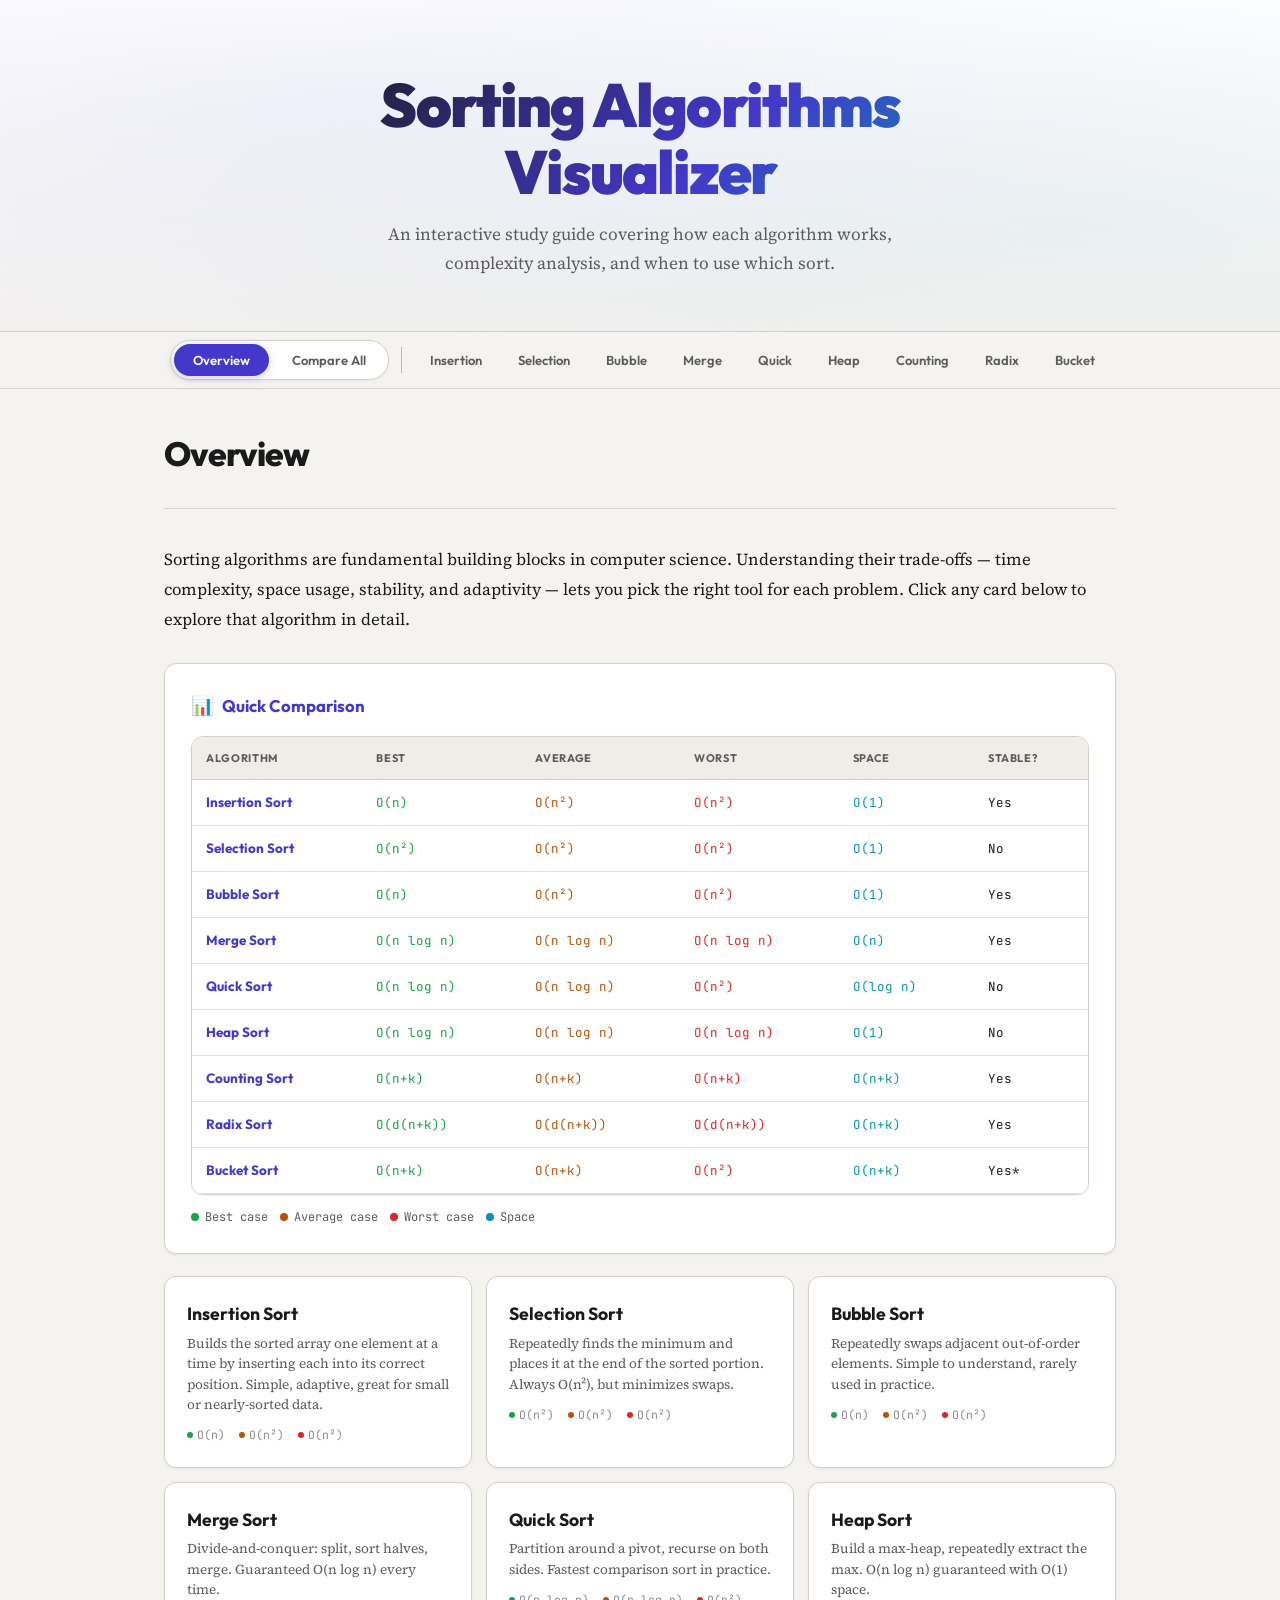
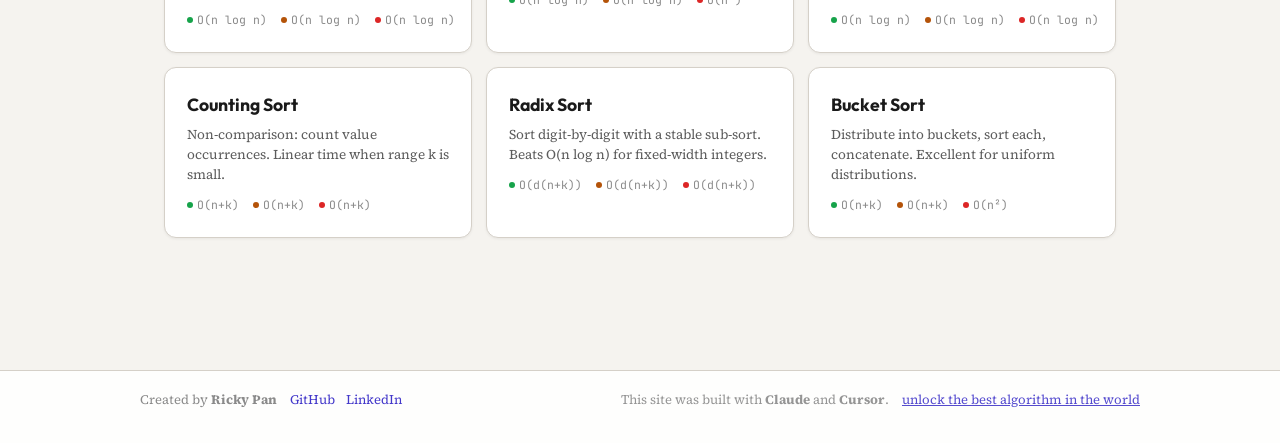
==== sorting-algorithms.html @ 2ba21bff "Refactor: Extract inline styles and scripts to separate files - Removed inline <style> block from HT" ====
<!DOCTYPE html>
<html lang="en">
<head>
<meta charset="UTF-8">
<meta name="viewport" content="width=device-width, initial-scale=1.0">
<title>Sorting Algorithms Visualizer</title>
<meta name="title" content="Sorting Algorithms Visualizer">
<meta property="og:title" content="Sorting Algorithms Visualizer">
<meta name="twitter:title" content="Sorting Algorithms Visualizer">
<link href="https://fonts.googleapis.com/css2?family=JetBrains+Mono:wght@400;500;600;700&family=Outfit:wght@300;400;500;600;700;800;900&family=Source+Serif+4:ital,wght@0,400;0,600;1,400&display=swap" rel="stylesheet">
<link rel="stylesheet" href="sorting-algorithms.css">
</head>
<body>
<div class="hero"><div class="hero-content"><h1>Sorting Algorithms Visualizer</h1><p>An interactive study guide covering how each algorithm works, complexity analysis, and when to use which sort.</p></div></div>

<nav class="nav-bar"><div class="nav-inner" id="nav">
  <div class="nav-main">
    <button class="nav-btn active" data-target="overview">Overview</button>
    <button class="nav-btn" data-target="compare">Compare All</button>
  </div>
  <div class="nav-divider"></div>
  <div class="nav-algos">
    <button class="nav-btn" data-target="insertion">Insertion</button>
    <button class="nav-btn" data-target="selection">Selection</button>
    <button class="nav-btn" data-target="bubble">Bubble</button>
    <button class="nav-btn" data-target="merge">Merge</button>
    <button class="nav-btn" data-target="quick">Quick</button>
    <button class="nav-btn" data-target="heap">Heap</button>
    <button class="nav-btn" data-target="counting">Counting</button>
    <button class="nav-btn" data-target="radix">Radix</button>
    <button class="nav-btn" data-target="bucket">Bucket</button>
    <button class="nav-btn is-hidden" data-target="bogo" id="nav-bogo">Bogo</button>
  </div>
</div></nav>

<main class="main" id="content">

<!-- =============== OVERVIEW =============== -->
<section class="algo-section visible" id="sec-overview">
  <div class="algo-header"><h2>Overview</h2></div>
  <p class="overview-intro">Sorting algorithms are fundamental building blocks in computer science. Understanding their trade-offs — time complexity, space usage, stability, and adaptivity — lets you pick the right tool for each problem. Click any card below to explore that algorithm in detail.</p>
  <div class="block"><h3><span class="icon">📊</span> Quick Comparison</h3>
    <div class="comparison-table-wrapper"><table class="comparison-table"><thead><tr><th>Algorithm</th><th>Best</th><th>Average</th><th>Worst</th><th>Space</th><th>Stable?</th></tr></thead><tbody>
      <tr><td class="algo-name">Insertion Sort</td><td class="best-cell">O(n)</td><td class="avg-cell">O(n²)</td><td class="worst-cell">O(n²)</td><td class="space-cell">O(1)</td><td>Yes</td></tr>
      <tr><td class="algo-name">Selection Sort</td><td class="best-cell">O(n²)</td><td class="avg-cell">O(n²)</td><td class="worst-cell">O(n²)</td><td class="space-cell">O(1)</td><td>No</td></tr>
      <tr><td class="algo-name">Bubble Sort</td><td class="best-cell">O(n)</td><td class="avg-cell">O(n²)</td><td class="worst-cell">O(n²)</td><td class="space-cell">O(1)</td><td>Yes</td></tr>
      <tr><td class="algo-name">Merge Sort</td><td class="best-cell">O(n log n)</td><td class="avg-cell">O(n log n)</td><td class="worst-cell">O(n log n)</td><td class="space-cell">O(n)</td><td>Yes</td></tr>
      <tr><td class="algo-name">Quick Sort</td><td class="best-cell">O(n log n)</td><td class="avg-cell">O(n log n)</td><td class="worst-cell">O(n²)</td><td class="space-cell">O(log n)</td><td>No</td></tr>
      <tr><td class="algo-name">Heap Sort</td><td class="best-cell">O(n log n)</td><td class="avg-cell">O(n log n)</td><td class="worst-cell">O(n log n)</td><td class="space-cell">O(1)</td><td>No</td></tr>
      <tr><td class="algo-name">Counting Sort</td><td class="best-cell">O(n+k)</td><td class="avg-cell">O(n+k)</td><td class="worst-cell">O(n+k)</td><td class="space-cell">O(n+k)</td><td>Yes</td></tr>
      <tr><td class="algo-name">Radix Sort</td><td class="best-cell">O(d(n+k))</td><td class="avg-cell">O(d(n+k))</td><td class="worst-cell">O(d(n+k))</td><td class="space-cell">O(n+k)</td><td>Yes</td></tr>
      <tr><td class="algo-name">Bucket Sort</td><td class="best-cell">O(n+k)</td><td class="avg-cell">O(n+k)</td><td class="worst-cell">O(n²)</td><td class="space-cell">O(n+k)</td><td>Yes*</td></tr>
    </tbody></table></div>
    <div class="case-legend" aria-label="Complexity color legend">
      <span class="item"><span class="dot best"></span>Best case</span>
      <span class="item"><span class="dot avg"></span>Average case</span>
      <span class="item"><span class="dot worst"></span>Worst case</span>
      <span class="item"><span class="dot space"></span>Space</span>
    </div>
  </div>
  <div class="overview-cards" id="overview-cards">
    <div class="overview-card" data-algo="insertion"><h4>Insertion Sort</h4><p class="summary">Builds the sorted array one element at a time by inserting each into its correct position. Simple, adaptive, great for small or nearly-sorted data.</p><div class="mini-complexity"><span><span class="dot best-dot"></span>O(n)</span><span><span class="dot avg-dot"></span>O(n²)</span><span><span class="dot worst-dot"></span>O(n²)</span></div></div>
    <div class="overview-card" data-algo="selection"><h4>Selection Sort</h4><p class="summary">Repeatedly finds the minimum and places it at the end of the sorted portion. Always O(n²), but minimizes swaps.</p><div class="mini-complexity"><span><span class="dot best-dot"></span>O(n²)</span><span><span class="dot avg-dot"></span>O(n²)</span><span><span class="dot worst-dot"></span>O(n²)</span></div></div>
    <div class="overview-card" data-algo="bubble"><h4>Bubble Sort</h4><p class="summary">Repeatedly swaps adjacent out-of-order elements. Simple to understand, rarely used in practice.</p><div class="mini-complexity"><span><span class="dot best-dot"></span>O(n)</span><span><span class="dot avg-dot"></span>O(n²)</span><span><span class="dot worst-dot"></span>O(n²)</span></div></div>
    <div class="overview-card" data-algo="merge"><h4>Merge Sort</h4><p class="summary">Divide-and-conquer: split, sort halves, merge. Guaranteed O(n log n) every time.</p><div class="mini-complexity"><span><span class="dot best-dot"></span>O(n log n)</span><span><span class="dot avg-dot"></span>O(n log n)</span><span><span class="dot worst-dot"></span>O(n log n)</span></div></div>
    <div class="overview-card" data-algo="quick"><h4>Quick Sort</h4><p class="summary">Partition around a pivot, recurse on both sides. Fastest comparison sort in practice.</p><div class="mini-complexity"><span><span class="dot best-dot"></span>O(n log n)</span><span><span class="dot avg-dot"></span>O(n log n)</span><span><span class="dot worst-dot"></span>O(n²)</span></div></div>
    <div class="overview-card" data-algo="heap"><h4>Heap Sort</h4><p class="summary">Build a max-heap, repeatedly extract the max. O(n log n) guaranteed with O(1) space.</p><div class="mini-complexity"><span><span class="dot best-dot"></span>O(n log n)</span><span><span class="dot avg-dot"></span>O(n log n)</span><span><span class="dot worst-dot"></span>O(n log n)</span></div></div>
    <div class="overview-card" data-algo="counting"><h4>Counting Sort</h4><p class="summary">Non-comparison: count value occurrences. Linear time when range k is small.</p><div class="mini-complexity"><span><span class="dot best-dot"></span>O(n+k)</span><span><span class="dot avg-dot"></span>O(n+k)</span><span><span class="dot worst-dot"></span>O(n+k)</span></div></div>
    <div class="overview-card" data-algo="radix"><h4>Radix Sort</h4><p class="summary">Sort digit-by-digit with a stable sub-sort. Beats O(n log n) for fixed-width integers.</p><div class="mini-complexity"><span><span class="dot best-dot"></span>O(d(n+k))</span><span><span class="dot avg-dot"></span>O(d(n+k))</span><span><span class="dot worst-dot"></span>O(d(n+k))</span></div></div>
    <div class="overview-card" data-algo="bucket"><h4>Bucket Sort</h4><p class="summary">Distribute into buckets, sort each, concatenate. Excellent for uniform distributions.</p><div class="mini-complexity"><span><span class="dot best-dot"></span>O(n+k)</span><span><span class="dot avg-dot"></span>O(n+k)</span><span><span class="dot worst-dot"></span>O(n²)</span></div></div>
  </div>
</section>

<!-- =============== INSERTION =============== -->
<section class="algo-section" id="sec-insertion">
  <div class="algo-header"><h2>Insertion Sort</h2><div class="algo-tags"><span class="tag tag-comparison">Comparison</span><span class="tag tag-stable">Stable</span><span class="tag tag-inplace">In-Place</span><span class="tag tag-adaptive">Adaptive</span></div></div>
  <div class="block"><h3><span class="icon">▶️</span> Visual Demo</h3><div class="demo-controls"><button class="demo-btn" onclick="go('insertion')">Run</button><button class="demo-btn" onclick="togglePause('insertion')" id="pause-insertion">Pause</button><button class="demo-btn" onclick="reset('insertion')">Reset</button><div class="case-control"><span>Case:</span><select id="case-insertion" onchange="reset('insertion')"><option value="avg" selected>Average (random)</option><option value="best">Best (sorted)</option><option value="worst">Worst (reverse)</option></select></div><div class="speed-control"><span>Speed:</span><input type="range" min="1" max="100" value="50" id="speed-insertion"></div></div><div class="bar-chart" id="bars-insertion"></div><div class="aux-panel color-legend" id="legend-insertion" aria-label="Insertion sort color legend"><span class="legend-item"><span class="swatch unsorted"></span>Unsorted</span><span class="legend-item"><span class="swatch comparing"></span>Comparing</span><span class="legend-item"><span class="swatch swapping"></span>Writing/shift</span><span class="legend-item"><span class="swatch sorted"></span>Sorted</span></div><div class="demo-stats"><span>n = <strong id="n-insertion">40</strong></span><span>Comparisons: <strong id="comps-insertion">0</strong></span><span>Shifts: <strong id="swaps-insertion">0</strong></span><span>Inversions: <strong id="x1-insertion">–</strong></span><span class="ops-line" id="ops-insertion"></span></div><div class="concept-panel" id="concept-insertion">Press Run to watch insertion sort build the sorted prefix one key at a time.</div></div>
  <div class="block"><h3><span class="icon">📐</span> Complexity Analysis</h3><div class="complexity-grid"><div class="complexity-card"><div class="label">Best Case</div><div class="value best">O(n)</div><div class="reason">Already sorted — inner loop never executes, just one comparison per element.</div></div><div class="complexity-card"><div class="label">Average Case</div><div class="value avg">O(n²)</div><div class="reason">Each element compared with half the sorted portion: Σ(i/2) ≈ n²/4.</div></div><div class="complexity-card"><div class="label">Worst Case</div><div class="value worst">O(n²)</div><div class="reason">Reverse-sorted — every element shifts all the way to position 0: Σi = n(n−1)/2.</div></div><div class="complexity-card"><div class="label">Space</div><div class="value space">O(1)</div><div class="reason">Only a temp variable for the key. Sorts in-place.</div></div></div></div>
  <div class="block"><h3><span class="icon">⚙️</span> How It Works</h3><p>Think of sorting a hand of playing cards. You pick up one card at a time and slide it into the correct position among the cards you've already sorted.</p><div class="steps-container"><div class="step"><div class="step-num">1</div><div class="step-text">Start from the second element. The first element is trivially "sorted."</div></div><div class="step"><div class="step-num">2</div><div class="step-text">Store the current element as <code>key</code>. Compare it with each element to its left.</div></div><div class="step"><div class="step-num">3</div><div class="step-text">Shift all elements larger than <code>key</code> one position right to open a gap.</div></div><div class="step"><div class="step-num">4</div><div class="step-text">Insert <code>key</code> into the gap. Move to the next unsorted element and repeat.</div></div></div></div>
  <div class="block"><h3><span class="icon">🎯</span> When To Use</h3><div class="use-cases"><div class="use-case"><span class="marker">✅</span>Small arrays (n ≤ ~50) — low overhead beats faster algorithms.</div><div class="use-case"><span class="marker">✅</span>Nearly sorted data — runs in near-linear time.</div><div class="use-case"><span class="marker">✅</span>Online sorting — can sort elements as they arrive.</div><div class="use-case"><span class="marker">✅</span>As a base case in Timsort and Introsort.</div><div class="use-case"><span class="marker">⛔</span>Large random datasets — O(n²) is impractical.</div><div class="use-case"><span class="marker">⛔</span>Adversarial data needing worst-case guarantees.</div></div><div class="insight-box"><div class="insight-label">💡 Key Insight</div><p>Runtime is proportional to the number of <strong>inversions</strong> — pairs (i,j) where i&lt;j but A[i]&gt;A[j]. O(n) inversions → O(n) time. This is why Timsort uses insertion sort for small runs.</p></div></div>
</section>

<!-- =============== SELECTION =============== -->
<section class="algo-section" id="sec-selection">
  <div class="algo-header"><h2>Selection Sort</h2><div class="algo-tags"><span class="tag tag-comparison">Comparison</span><span class="tag tag-unstable">Unstable</span><span class="tag tag-inplace">In-Place</span></div></div>
  <div class="block"><h3><span class="icon">▶️</span> Visual Demo</h3><div class="demo-controls"><button class="demo-btn" onclick="go('selection')">Run</button><button class="demo-btn" onclick="togglePause('selection')" id="pause-selection">Pause</button><button class="demo-btn" onclick="reset('selection')">Reset</button><div class="speed-control"><span>Speed:</span><input type="range" min="1" max="100" value="50" id="speed-selection"></div></div><div class="bar-chart" id="bars-selection"></div><div class="aux-panel color-legend" id="legend-selection" aria-label="Selection sort color legend"><span class="legend-item"><span class="swatch unsorted"></span>Unsorted</span><span class="legend-item"><span class="swatch comparing"></span>Comparing</span><span class="legend-item"><span class="swatch swapping"></span>Swapping</span><span class="legend-item"><span class="swatch sorted"></span>Sorted</span></div><div class="demo-stats"><span>n = <strong id="n-selection">40</strong></span><span>Comparisons: <strong id="comps-selection">0</strong></span><span>Swaps: <strong id="swaps-selection">0</strong></span><span class="ops-line" id="ops-selection"></span></div><div class="concept-panel" id="concept-selection">Press Run to watch selection sort grow the sorted prefix by repeatedly selecting the minimum.</div></div>
  <div class="block"><h3><span class="icon">📐</span> Complexity Analysis</h3><div class="complexity-grid"><div class="complexity-card"><div class="label">Best Case</div><div class="value best">O(n²)</div><div class="reason">Always scans the full unsorted portion — no early termination.</div></div><div class="complexity-card"><div class="label">Average Case</div><div class="value avg">O(n²)</div><div class="reason">Always n(n−1)/2 comparisons, regardless of input.</div></div><div class="complexity-card"><div class="label">Worst Case</div><div class="value worst">O(n²)</div><div class="reason">Same as best/average — comparison count is fixed.</div></div><div class="complexity-card"><div class="label">Space</div><div class="value space">O(1)</div><div class="reason">Only a min-index variable and a temp. Fully in-place.</div></div></div></div>
  <div class="block"><h3><span class="icon">⚙️</span> How It Works</h3><p>Repeatedly find the smallest element in the unsorted region and swap it with the first unsorted element.</p><div class="steps-container"><div class="step"><div class="step-num">1</div><div class="step-text">Scan the unsorted portion to find the minimum.</div></div><div class="step"><div class="step-num">2</div><div class="step-text">Swap the minimum with the first unsorted element.</div></div><div class="step"><div class="step-num">3</div><div class="step-text">The sorted/unsorted boundary shifts right by one.</div></div><div class="step"><div class="step-num">4</div><div class="step-text">Repeat until sorted.</div></div></div></div>
  <div class="block"><h3><span class="icon">🎯</span> When To Use</h3><div class="use-cases"><div class="use-case"><span class="marker">✅</span>When minimizing swaps is critical — at most n−1 swaps (e.g., flash memory).</div><div class="use-case"><span class="marker">✅</span>Small arrays where simplicity matters.</div><div class="use-case"><span class="marker">⛔</span>Nearly sorted data — can't adapt.</div><div class="use-case"><span class="marker">⛔</span>Large datasets — always quadratic.</div></div><div class="insight-box"><div class="insight-label">💡 Key Insight</div><p>Not adaptive — always the same comparison count. But performs at most <strong>n−1 swaps</strong>, optimal for swap count. Unstable because the long-range swap can reorder equal elements.</p></div></div>
</section>

<!-- =============== BUBBLE =============== -->
<section class="algo-section" id="sec-bubble">
  <div class="algo-header"><h2>Bubble Sort</h2><div class="algo-tags"><span class="tag tag-comparison">Comparison</span><span class="tag tag-stable">Stable</span><span class="tag tag-inplace">In-Place</span><span class="tag tag-adaptive">Adaptive</span></div></div>
  <div class="block"><h3><span class="icon">▶️</span> Visual Demo</h3><div class="demo-controls"><button class="demo-btn" onclick="go('bubble')">Run</button><button class="demo-btn" onclick="togglePause('bubble')" id="pause-bubble">Pause</button><button class="demo-btn" onclick="reset('bubble')">Reset</button><div class="case-control"><span>Case:</span><select id="case-bubble" onchange="reset('bubble')"><option value="avg" selected>Average (random)</option><option value="best">Best (sorted)</option><option value="worst">Worst (reverse)</option></select></div><div class="speed-control"><span>Speed:</span><input type="range" min="1" max="100" value="50" id="speed-bubble"></div></div><div class="bar-chart" id="bars-bubble"></div><div class="aux-panel color-legend" id="legend-bubble" aria-label="Bubble sort color legend"><span class="legend-item"><span class="swatch unsorted"></span>Unsorted</span><span class="legend-item"><span class="swatch comparing"></span>Comparing</span><span class="legend-item"><span class="swatch swapping"></span>Swapping</span><span class="legend-item"><span class="swatch sorted"></span>Sorted</span></div><div class="demo-stats"><span>n = <strong id="n-bubble">40</strong></span><span>Comparisons: <strong id="comps-bubble">0</strong></span><span>Swaps: <strong id="swaps-bubble">0</strong></span><span>Passes: <strong id="x1-bubble">0</strong></span><span id="ops-bubble"></span></div><div class="concept-panel" id="concept-bubble">Press Run to watch each pass bubble the largest remaining element to the end.</div></div>
  <div class="block"><h3><span class="icon">📐</span> Complexity Analysis</h3><div class="complexity-grid"><div class="complexity-card"><div class="label">Best Case</div><div class="value best">O(n)</div><div class="reason">Already sorted — one pass, 0 swaps, early termination.</div></div><div class="complexity-card"><div class="label">Average Case</div><div class="value avg">O(n²)</div><div class="reason">~n/2 passes × ~n/2 comparisons each.</div></div><div class="complexity-card"><div class="label">Worst Case</div><div class="value worst">O(n²)</div><div class="reason">Reverse-sorted: every pair swapped, n(n−1)/2 total.</div></div><div class="complexity-card"><div class="label">Space</div><div class="value space">O(1)</div><div class="reason">Only a temp for swapping. Fully in-place.</div></div></div></div>
  <div class="block"><h3><span class="icon">⚙️</span> How It Works</h3><p>Walk through the array comparing adjacent pairs, swapping if out of order. The largest unsorted element "bubbles up" each pass.</p><div class="steps-container"><div class="step"><div class="step-num">1</div><div class="step-text">Compare A[0] and A[1]. If <code>A[0] > A[1]</code>, swap.</div></div><div class="step"><div class="step-num">2</div><div class="step-text">Continue for each adjacent pair through the array.</div></div><div class="step"><div class="step-num">3</div><div class="step-text">After one pass, the largest is at the end. Shrink unsorted region.</div></div><div class="step"><div class="step-num">4</div><div class="step-text">If no swaps in a pass, stop early — array is sorted.</div></div></div></div>
  <div class="block"><h3><span class="icon">🎯</span> When To Use</h3><div class="use-cases"><div class="use-case"><span class="marker">✅</span>Detecting if data is already sorted — one O(n) pass.</div><div class="use-case"><span class="marker">✅</span>Educational purposes — easy to understand.</div><div class="use-case"><span class="marker">⛔</span>Any production use — insertion sort is strictly better.</div><div class="use-case"><span class="marker">⛔</span>Large datasets — slowest O(n²) sort due to excessive swaps.</div></div><div class="insight-box"><div class="insight-label">💡 Key Insight</div><p>Almost always inferior to insertion sort. Both are O(n) best, O(n²) worst, but insertion sort does fewer comparisons and moves on average. Bubble sort's main value is pedagogical.</p></div></div>
</section>

<!-- =============== MERGE =============== -->
<section class="algo-section" id="sec-merge">
  <div class="algo-header"><h2>Merge Sort</h2><div class="algo-tags"><span class="tag tag-comparison">Comparison</span><span class="tag tag-stable">Stable</span><span class="tag tag-not-inplace">Not In-Place</span></div></div>
  <div class="block"><h3><span class="icon">▶️</span> Visual Demo</h3><div class="demo-controls"><button class="demo-btn" onclick="go('merge')">Run</button><button class="demo-btn" onclick="togglePause('merge')" id="pause-merge">Pause</button><button class="demo-btn" onclick="reset('merge')">Reset</button><div class="speed-control"><span>Speed:</span><input type="range" min="1" max="100" value="50" id="speed-merge"></div></div><div class="merge-visual-wrap"><div class="bar-chart" id="bars-merge"></div><div class="merge-subarrays-wrap" id="merge-subarrays" aria-label="Subarrays (left, right, merged) for current merge step"></div></div><div class="aux-panel color-legend" id="legend-merge" aria-label="Merge sort color legend"><span class="legend-item"><span class="swatch unsorted"></span>Unsorted</span><span class="legend-item"><span class="swatch merge-run-sorted"></span>Sorted run</span><span class="legend-item"><span class="swatch" id="legend-merge-left"></span>Left subarray</span><span class="legend-item"><span class="swatch" id="legend-merge-right"></span>Right subarray</span><span class="legend-item"><span class="swatch comparing"></span>Comparing</span><span class="legend-item"><span class="swatch swapping"></span>Writing</span><span class="legend-item"><span class="swatch sorted"></span>Fully sorted</span></div><div class="demo-stats"><span>n = <strong id="n-merge">40</strong></span><span>Comparisons: <strong id="comps-merge">0</strong></span><span>Array writes: <strong id="swaps-merge">0</strong></span><span>Max depth: <strong id="x1-merge">0</strong></span></div><div class="concept-panel" id="concept-merge">Press Run to watch merge sort recursively split the array and then merge sorted subarrays.</div><div class="aux-panel" id="merge-subarrays">Current split/merge subarrays will appear here during the run.</div></div>
  <div class="block"><h3><span class="icon">📐</span> Complexity Analysis</h3><div class="complexity-grid"><div class="complexity-card"><div class="label">Best Case</div><div class="value best">O(n log n)</div><div class="reason">Always splits and merges identically. Merge examines all n elements per level.</div></div><div class="complexity-card"><div class="label">Average Case</div><div class="value avg">O(n log n)</div><div class="reason">T(n) = 2T(n/2) + O(n). Master Theorem: Θ(n log n).</div></div><div class="complexity-card"><div class="label">Worst Case</div><div class="value worst">O(n log n)</div><div class="reason">Same recurrence regardless of input. log n levels × O(n) merge each.</div></div><div class="complexity-card"><div class="label">Space</div><div class="value space">O(n)</div><div class="reason">Auxiliary array for merge step. Plus O(log n) recursion stack.</div></div></div></div>
  <div class="block"><h3><span class="icon">⚙️</span> How It Works</h3><p>Divide-and-conquer. Split in half, sort recursively, merge the sorted halves in linear time.</p><div class="steps-container"><div class="step"><div class="step-num">1</div><div class="step-text">Base case: 0 or 1 elements → already sorted.</div></div><div class="step"><div class="step-num">2</div><div class="step-text">Split at the midpoint into two halves.</div></div><div class="step"><div class="step-num">3</div><div class="step-text">Recursively sort left and right halves.</div></div><div class="step"><div class="step-num">4</div><div class="step-text"><strong>Merge:</strong> Two pointers compare fronts of both halves, always taking the smaller.</div></div></div></div>
  <div class="block"><h3><span class="icon">🎯</span> When To Use</h3><div class="use-cases"><div class="use-case"><span class="marker">✅</span>Guaranteed O(n log n) worst case needed.</div><div class="use-case"><span class="marker">✅</span>Stability required.</div><div class="use-case"><span class="marker">✅</span>Sorting linked lists — O(1) extra space on lists.</div><div class="use-case"><span class="marker">✅</span>External sorting — merging runs from disk.</div><div class="use-case"><span class="marker">⛔</span>Memory-tight scenarios — O(n) auxiliary space.</div><div class="use-case"><span class="marker">⛔</span>Cache-sensitive work — quicksort is more cache-friendly.</div></div><div class="insight-box"><div class="insight-label">💡 Key Insight</div><p>Consistency is its strength and weakness — always ~n log n work, even on sorted data. The <strong>Master Theorem</strong> analysis T(n) = 2T(n/2) + Θ(n) → Θ(n log n) is the canonical example you've seen in class. The k-way variant (your homework!) gives the same asymptotic result.</p></div></div>
  <div class="block master-theorem-block"><h3><span class="icon">📚</span> Master Theorem Walkthrough</h3><p>From lecture, divide-and-conquer recurrences have the form <code>T(n) = aT(n/b) + f(n)</code> with <code>f(n) = Θ(n^c)</code>. For merge sort we have <code>a = 2</code>, <code>b = 2</code>, and <code>f(n) = Θ(n)</code>, so <code>c = 1</code> and <code>log_b a = log₂ 2 = 1</code>.</p><p>The Master Theorem compares <code>c</code> and <code>log_b a</code>:</p><ul><li>If <code>c &gt; log_b a</code>, then <code>T(n) = Θ(n^c)</code> (the combine work dominates).</li><li>If <code>c = log_b a</code>, then <code>T(n) = Θ(n^c log n)</code>.</li><li>If <code>c &lt; log_b a</code>, then <code>T(n) = Θ(n^{log_b a})</code> (subproblems dominate).</li></ul><p>Since merge sort falls in the second case (<code>c = log_b a = 1</code>), we get <code>T(n) = Θ(n log n)</code>: there are <code>log₂ n</code> levels of recursion and each level does Θ(n) total merge work.</p></div>
</section>

<!-- =============== QUICK =============== -->
<section class="algo-section" id="sec-quick">
  <div class="algo-header"><h2>Quick Sort</h2><div class="algo-tags"><span class="tag tag-comparison">Comparison</span><span class="tag tag-unstable">Unstable</span><span class="tag tag-inplace">In-Place</span></div></div>
  <div class="block"><h3><span class="icon">▶️</span> Visual Demo</h3><div class="demo-controls"><button class="demo-btn" onclick="go('quick')">Run</button><button class="demo-btn" onclick="togglePause('quick')" id="pause-quick">Pause</button><button class="demo-btn" onclick="reset('quick')">Reset</button><div class="case-control"><span>Case:</span><select id="case-quick" onchange="reset('quick')"><option value="avg" selected>Average (randomized)</option><option value="best">Best (balanced)</option><option value="worst">Worst (degenerate)</option></select></div><div class="speed-control"><span>Speed:</span><input type="range" min="1" max="100" value="50" id="speed-quick"></div></div><div class="bar-chart" id="bars-quick"></div><div class="aux-panel color-legend" id="legend-quick" aria-label="Quick sort color legend"><span class="legend-item"><span class="swatch unsorted"></span>Unsorted</span><span class="legend-item"><span class="swatch comparing"></span>Comparing</span><span class="legend-item"><span class="swatch swapping"></span>Swapping</span><span class="legend-item"><span class="swatch pivot"></span>Pivot</span><span class="legend-item"><span class="swatch sorted"></span>Fixed (final)</span></div><div class="demo-stats"><span>n = <strong id="n-quick">40</strong></span><span>Comparisons: <strong id="comps-quick">0</strong></span><span>Swaps: <strong id="swaps-quick">0</strong></span><span>Partitions: <strong id="x1-quick">0</strong></span><span>Max depth: <strong id="x2-quick">0</strong></span></div><div class="concept-panel" id="concept-quick">Press Run to watch quicksort choose pivots, partition the array, and recurse on subarrays.</div></div>
  <div class="block"><h3><span class="icon">📐</span> Complexity Analysis</h3><div class="complexity-grid"><div class="complexity-card"><div class="label">Best Case</div><div class="value best">O(n log n)</div><div class="reason">Pivot always in the middle → balanced partitions.</div></div><div class="complexity-card"><div class="label">Average Case</div><div class="value avg">O(n log n)</div><div class="reason">Random pivots give balanced splits in expectation.</div></div><div class="complexity-card"><div class="label">Worst Case</div><div class="value worst">O(n²)</div><div class="reason">Pivot always min/max → (0, n−1) partitions. T(n) = T(n−1) + O(n).</div></div><div class="complexity-card"><div class="label">Space</div><div class="value space">O(log n)</div><div class="reason">In-place partition, O(log n) avg stack depth. O(n) worst case.</div></div></div></div>
  <div class="block"><h3><span class="icon">⚙️</span> How It Works</h3><p>Choose a pivot, partition so everything ≤ pivot is left and &gt; pivot is right, then recurse on both sides.</p><div class="steps-container"><div class="step"><div class="step-num">1</div><div class="step-text">Choose a <strong>pivot</strong> (random, last element, median-of-three).</div></div><div class="step"><div class="step-num">2</div><div class="step-text"><strong>Partition:</strong> Rearrange so ≤ pivot is left, &gt; pivot is right. Pivot lands in final position.</div></div><div class="step"><div class="step-num">3</div><div class="step-text">Recurse on left sub-array.</div></div><div class="step"><div class="step-num">4</div><div class="step-text">Recurse on right sub-array.</div></div></div></div>
  <div class="block"><h3><span class="icon">🎯</span> When To Use</h3><div class="use-cases"><div class="use-case"><span class="marker">✅</span>General-purpose — fastest comparison sort in practice.</div><div class="use-case"><span class="marker">✅</span>Average case matters more than worst case.</div><div class="use-case"><span class="marker">✅</span>Memory-constrained — O(log n) vs merge sort's O(n).</div><div class="use-case"><span class="marker">✅</span>Randomized pivot makes worst case astronomically unlikely.</div><div class="use-case"><span class="marker">⛔</span>O(n²) worst case is unacceptable (safety-critical).</div><div class="use-case"><span class="marker">⛔</span>Stability required.</div></div><div class="insight-box"><div class="insight-label">💡 Key Insight</div><p><strong>Partition quality = performance.</strong> All-equal elements → (0, n−1) splits → O(n²) — exactly your homework Problem 3! <strong>Randomized quicksort</strong> gives expected O(n log n) for <em>any</em> input. Three-way partition handles duplicates by grouping equals together.</p></div></div>
</section>

<!-- =============== HEAP =============== -->
<section class="algo-section" id="sec-heap">
  <div class="algo-header"><h2>Heap Sort</h2><div class="algo-tags"><span class="tag tag-comparison">Comparison</span><span class="tag tag-unstable">Unstable</span><span class="tag tag-inplace">In-Place</span></div></div>
  <div class="block"><h3><span class="icon">▶️</span> Visual Demo</h3><div class="demo-controls"><button class="demo-btn" onclick="go('heap')">Run</button><button class="demo-btn" onclick="togglePause('heap')" id="pause-heap">Pause</button><button class="demo-btn" onclick="reset('heap')">Reset</button><div class="speed-control"><span>Speed:</span><input type="range" min="1" max="100" value="50" id="speed-heap"></div></div><div class="heap-stage" id="heap-stage"><div class="heap-array-wrap"><div class="heap-view-label">Array</div><div class="heap-array" id="heap-array" aria-label="Heap sort array"></div></div><div class="heap-tree-wrap"><div class="heap-view-label">Max-heap (binary tree)</div><div class="heap-tree" id="heap-tree" aria-label="Heap tree"></div></div></div><div class="aux-panel color-legend" id="legend-heap" aria-label="Heap sort color legend"><span class="legend-item"><span class="swatch unsorted"></span>Heap/unsorted</span><span class="legend-item"><span class="swatch comparing"></span>Comparing</span><span class="legend-item"><span class="swatch swapping"></span>Swapping</span><span class="legend-item"><span class="swatch sorted"></span>Sorted suffix</span></div><div class="demo-stats"><span>n = <strong id="n-heap">31</strong></span><span>Comparisons: <strong id="comps-heap">0</strong></span><span>Swaps: <strong id="swaps-heap">0</strong></span><span>Extractions: <strong id="x1-heap">0</strong></span></div><div class="concept-panel" id="concept-heap">Press Run to watch heap sort build a max-heap and repeatedly extract the maximum.</div></div>
  <div class="block"><h3><span class="icon">📐</span> Complexity Analysis</h3><div class="complexity-grid"><div class="complexity-card"><div class="label">Best Case</div><div class="value best">O(n log n)</div><div class="reason">Each extraction sifts O(log n). Build O(n) + n extractions dominates.</div></div><div class="complexity-card"><div class="label">Average Case</div><div class="value avg">O(n log n)</div><div class="reason">n extract-max operations × O(log n) each.</div></div><div class="complexity-card"><div class="label">Worst Case</div><div class="value worst">O(n log n)</div><div class="reason">Guaranteed — no degenerate inputs possible.</div></div><div class="complexity-card"><div class="label">Space</div><div class="value space">O(1)</div><div class="reason">Heap built within the array. Only constant extra.</div></div></div></div>
  <div class="block"><h3><span class="icon">⚙️</span> How It Works</h3><p>Heap sort uses a <strong>max-heap</strong>: a binary tree stored in the array where each parent is greater than or equal to its children (index <code>i</code> has left child <code>2i+1</code> and right child <code>2i+2</code>). The largest value always sits at the root (index 0). We first turn the array into a max-heap, then repeatedly take the root (the current maximum), swap it to the end of the unsorted region, and restore the heap by <strong>sift-down</strong> (compare the new root with its children and swap with the larger child until the heap property holds). The sorted part grows from right to left. Time is O(n log n) in all cases; space is O(1).</p><div class="steps-container"><div class="step"><div class="step-num">1</div><div class="step-text"><strong>Build max-heap:</strong> Starting from the last non-leaf node, run <strong>sift-down</strong> at each node (compare with children, swap with the larger child if needed). This takes O(n) time total.</div></div><div class="step"><div class="step-num">2</div><div class="step-text"><strong>Extract max:</strong> The root holds the maximum. Swap it with the last element of the current heap so that maximum moves into its final sorted position.</div></div><div class="step"><div class="step-num">3</div><div class="step-text"><strong>Restore heap:</strong> The heap is one element smaller. Sift-down the new root (compare with left and right children, swap with the larger if needed; repeat until the node is larger than both children or has no children).</div></div><div class="step"><div class="step-num">4</div><div class="step-text">Repeat steps 2–3 until the heap has only one element. The array is then sorted.</div></div></div></div>
  <div class="block"><h3><span class="icon">🎯</span> When To Use</h3><div class="use-cases"><div class="use-case"><span class="marker">✅</span>Need guaranteed O(n log n) AND O(1) space — unique combo.</div><div class="use-case"><span class="marker">✅</span>Introsort fallback when quicksort recurses too deep.</div><div class="use-case"><span class="marker">✅</span>Finding k largest/smallest — partial sort in O(n + k log n).</div><div class="use-case"><span class="marker">⛔</span>General sorting — quicksort is faster in practice (cache).</div><div class="use-case"><span class="marker">⛔</span>Stability needed.</div><div class="use-case"><span class="marker">⛔</span>Nearly sorted data — not adaptive.</div></div><div class="insight-box"><div class="insight-label">💡 Key Insight</div><p>Only comparison sort with <strong>O(n log n) worst case + O(1) space</strong>. But 2–3× slower than quicksort in practice due to <strong>cache misses</strong> from parent↔child jumps. Introsort uses quicksort primarily and only falls back to heapsort after O(log n) depth.</p></div></div>
</section>

<!-- =============== COUNTING =============== -->
<section class="algo-section" id="sec-counting">
  <div class="algo-header"><h2>Counting Sort</h2><div class="algo-tags"><span class="tag tag-noncomparison">Non-Comparison</span><span class="tag tag-stable">Stable</span><span class="tag tag-not-inplace">Not In-Place</span></div></div>
  <div class="block"><h3><span class="icon">▶️</span> Visual Demo</h3><div class="demo-controls"><button class="demo-btn" onclick="go('counting')">Run</button><button class="demo-btn" onclick="togglePause('counting')" id="pause-counting">Pause</button><button class="demo-btn" onclick="reset('counting')">Reset</button><div class="speed-control"><span>Speed:</span><input type="range" min="1" max="100" value="50" id="speed-counting"></div></div><div class="bar-chart" id="bars-counting"></div><div class="aux-panel color-legend" id="legend-counting" aria-label="Counting sort color legend"><span class="legend-item"><span class="swatch unsorted"></span>Input</span><span class="legend-item"><span class="swatch comparing"></span>Reading</span><span class="legend-item"><span class="swatch swapping"></span>Writing</span><span class="legend-item"><span class="swatch sorted"></span>Sorted</span></div><div class="demo-stats"><span>n = <strong id="n-counting">40</strong></span><span>Range (k): <strong id="x1-counting">–</strong></span><span>Array reads: <strong id="comps-counting">0</strong></span><span>Array writes: <strong id="swaps-counting">0</strong></span></div><div class="concept-panel" id="concept-counting">Press Run to watch counting sort build a count array, compute prefix sums, and place elements into their final positions.</div><div class="aux-panel counting-aux" id="counting-aux"><div class="counting-aux-row"><div class="counting-aux-label">Count</div><div class="count-array" id="counting-count">Counts will appear here during the run.</div></div><div class="counting-aux-row"><div class="counting-aux-label">Positions</div><div class="count-array" id="counting-pos">Positions (prefix sums) will appear here during the run.</div></div></div></div>
  <div class="block"><h3><span class="icon">📐</span> Complexity Analysis</h3><div class="complexity-grid"><div class="complexity-card"><div class="label">Best Case</div><div class="value best">O(n + k)</div><div class="reason">Always: count O(n), prefix O(k), place O(n). Not input-order dependent.</div></div><div class="complexity-card"><div class="label">Average Case</div><div class="value avg">O(n + k)</div><div class="reason">Same — depends only on n and k.</div></div><div class="complexity-card"><div class="label">Worst Case</div><div class="value worst">O(n + k)</div><div class="reason">If k ≤ O(n), linear. If k ≫ n, count array dominates.</div></div><div class="complexity-card"><div class="label">Space</div><div class="value space">O(n + k)</div><div class="reason">Count array (k) + output array (n).</div></div></div></div>
  <div class="block"><h3><span class="icon">⚙️</span> How It Works</h3><p>Count occurrences of each value, compute prefix sums, then place elements directly into their sorted positions.</p><div class="steps-container"><div class="step"><div class="step-num">1</div><div class="step-text">Find range <code>k = max − min + 1</code>. Create count array of size k.</div></div><div class="step"><div class="step-num">2</div><div class="step-text">Count: for each element, increment <code>count[element − min]</code>.</div></div><div class="step"><div class="step-num">3</div><div class="step-text">Prefix sums: <code>count[i] += count[i−1]</code>.</div></div><div class="step"><div class="step-num">4</div><div class="step-text">Place: scan right-to-left (for stability), place each at <code>count[val]−1</code>, decrement.</div></div></div></div>
</section>

<!-- =============== RADIX =============== -->
<section class="algo-section" id="sec-radix">
  <div class="algo-header"><h2>Radix Sort</h2><div class="algo-tags"><span class="tag tag-noncomparison">Non-Comparison</span><span class="tag tag-stable">Stable</span><span class="tag tag-not-inplace">Not In-Place</span></div></div>
  <div class="block"><h3><span class="icon">▶️</span> Visual Demo</h3><div class="demo-controls"><button class="demo-btn" onclick="go('radix')">Run</button><button class="demo-btn" onclick="togglePause('radix')" id="pause-radix">Pause</button><button class="demo-btn" onclick="reset('radix')">Reset</button><div class="speed-control"><span>Speed:</span><input type="range" min="1" max="100" value="50" id="speed-radix"></div></div><div class="radix-stage" id="radix-stage"><div class="radix-array" id="radix-array" aria-label="Radix array"></div><div class="radix-buckets" id="radix-buckets" aria-label="Radix digit buckets"></div></div><div class="aux-panel color-legend" id="legend-radix" aria-label="Radix sort color legend"><span class="legend-item"><span class="swatch unsorted"></span>In array / in bucket</span><span class="legend-item"><span class="swatch comparing"></span>Active</span><span class="legend-item"><span class="swatch swapping"></span>Collecting (writing)</span><span class="legend-item"><span class="swatch sorted"></span>Done</span></div><div class="demo-stats"><span>n = <strong id="n-radix">40</strong></span><span>Digits (d): <strong id="x1-radix">–</strong></span><span>Current pass: <strong id="x2-radix">–</strong></span><span>Array writes: <strong id="swaps-radix">0</strong></span></div><div class="concept-panel" id="concept-radix">Press Run to watch radix sort distribute elements into digit rows (0–9) for each pass.</div></div>
  <div class="block"><h3><span class="icon">📐</span> Complexity Analysis</h3><div class="complexity-grid"><div class="complexity-card"><div class="label">Best Case</div><div class="value best">O(d·(n+k))</div><div class="reason">d digit passes, each O(n+k). Not input-order dependent.</div></div><div class="complexity-card"><div class="label">Average Case</div><div class="value avg">O(d·(n+k))</div><div class="reason">Same. For base-10: k=10, so each pass is O(n).</div></div><div class="complexity-card"><div class="label">Worst Case</div><div class="value worst">O(d·(n+k))</div><div class="reason">For w-bit integers with radix r: d = w/log₂(r), k = r.</div></div><div class="complexity-card"><div class="label">Space</div><div class="value space">O(n + k)</div><div class="reason">Counting sort needs O(n+k). Reused across passes.</div></div></div></div>
  <div class="block"><h3><span class="icon">⚙️</span> How It Works</h3><p>Sort integers digit-by-digit from least significant to most significant, using a stable sub-sort for each digit.</p><div class="steps-container"><div class="step"><div class="step-num">1</div><div class="step-text">Find <code>d</code> = number of digits in the largest number.</div></div><div class="step"><div class="step-num">2</div><div class="step-text">For each digit position (LSD to MSD):</div></div><div class="step"><div class="step-num">3</div><div class="step-text">Run <strong>stable counting sort</strong> on the current digit (base 10: k=10).</div></div><div class="step"><div class="step-num">4</div><div class="step-text">After d passes, the array is sorted.</div></div></div></div>
  <div class="block"><h3><span class="icon">🎯</span> When To Use</h3><div class="use-cases"><div class="use-case"><span class="marker">✅</span>Fixed-width integers (32-bit, 64-bit).</div><div class="use-case"><span class="marker">✅</span>d is small — 4 passes for 32-bit base-256 → effectively O(n).</div><div class="use-case"><span class="marker">✅</span>Fixed-length strings (MSD variant).</div><div class="use-case"><span class="marker">⛔</span>Floats without special bit handling.</div><div class="use-case"><span class="marker">⛔</span>d·k large relative to n log n.</div></div><div class="insight-box"><div class="insight-label">💡 Key Insight</div><p>Sub-sort <em>must</em> be stable — if the ones-digit sort disrupts tens-digit ordering, it breaks. For 32-bit base-256: d=4, k=256, total O(4(n+256)) — <strong>linear in n</strong>, beating all comparison sorts for fixed-width integers.</p></div></div>
</section>

<!-- =============== BUCKET =============== -->
<section class="algo-section" id="sec-bucket">
  <div class="algo-header"><h2>Bucket Sort</h2><div class="algo-tags"><span class="tag tag-noncomparison">Non-Comparison (distribution)</span><span class="tag tag-stable">Stable*</span><span class="tag tag-not-inplace">Not In-Place</span></div></div>
  <div class="block"><h3><span class="icon">▶️</span> Visual Demo</h3><div class="demo-controls"><button class="demo-btn" onclick="go('bucket')">Run</button><button class="demo-btn" onclick="togglePause('bucket')" id="pause-bucket">Pause</button><button class="demo-btn" onclick="reset('bucket')">Reset</button><div class="case-control"><span>Case:</span><select id="case-bucket" onchange="reset('bucket')"><option value="avg" selected>Average (random)</option><option value="best">Best (even spread)</option><option value="worst">Worst (one bucket)</option></select></div><div class="speed-control"><span>Speed:</span><input type="range" min="1" max="100" value="50" id="speed-bucket"></div></div><div class="bar-chart" id="bars-bucket"></div><div class="aux-panel color-legend" id="legend-bucket" aria-label="Bucket sort color legend"><span class="legend-item"><span class="swatch unsorted"></span>Unassigned</span><span class="legend-item"><span class="swatch bucket0"></span>Bucket A</span><span class="legend-item"><span class="swatch bucket1"></span>Bucket B</span><span class="legend-item"><span class="swatch bucket2"></span>Bucket C</span><span class="legend-item"><span class="swatch bucket3"></span>Bucket D</span><span class="legend-item"><span class="swatch bucket4"></span>Bucket E</span><span class="legend-item"><span class="swatch swapping"></span>Writing</span><span class="legend-item"><span class="swatch sorted"></span>Gathered (sorted)</span></div><div class="demo-stats"><span>n = <strong id="n-bucket">40</strong></span><span>Buckets (k): <strong id="x1-bucket">–</strong></span><span>Max bucket size: <strong id="x2-bucket">–</strong></span><span>Array writes: <strong id="swaps-bucket">0</strong></span></div><div class="concept-panel" id="concept-bucket">Press Run to watch bucket sort scatter elements into buckets, sort within each bucket, and then gather them back.</div><div class="aux-panel bucket-board" id="bucket-board">Buckets and their elements will appear here during the run.</div></div>
  <div class="block"><h3><span class="icon">📐</span> Complexity Analysis</h3><div class="complexity-grid"><div class="complexity-card"><div class="label">Best Case</div><div class="value best">O(n + k)</div><div class="reason">Perfectly distributed — each bucket has ~1 element, no sorting needed.</div></div><div class="complexity-card"><div class="label">Average Case</div><div class="value avg">O(n + k)</div><div class="reason">Uniform distribution with k=Θ(n): each bucket O(1) elements. Insertion sort on O(1) is O(1).</div></div><div class="complexity-card"><div class="label">Worst Case</div><div class="value worst">O(n²)</div><div class="reason">All elements in one bucket → degenerates to insertion sort's O(n²).</div></div><div class="complexity-card"><div class="label">Space</div><div class="value space">O(n + k)</div><div class="reason">k buckets + n elements distributed across them + output.</div></div></div></div>
  <div class="block"><h3><span class="icon">⚙️</span> How It Works</h3><p>Distribute elements into "buckets" by value range, sort each bucket (typically with insertion sort), then concatenate.</p><div class="steps-container"><div class="step"><div class="step-num">1</div><div class="step-text">Create <code>k</code> empty buckets. Map each element to a bucket: <code>bucket = floor(k × value / max)</code>.</div></div><div class="step"><div class="step-num">2</div><div class="step-text"><strong>Scatter:</strong> Place each element into its assigned bucket.</div></div><div class="step"><div class="step-num">3</div><div class="step-text">Sort each bucket individually (insertion sort works well for small buckets).</div></div><div class="step"><div class="step-num">4</div><div class="step-text"><strong>Gather:</strong> Concatenate all buckets in order.</div></div></div></div>
  <div class="block"><h3><span class="icon">🎯</span> When To Use</h3><div class="use-cases"><div class="use-case"><span class="marker">✅</span>Uniformly distributed data over a known range.</div><div class="use-case"><span class="marker">✅</span>Floats in [0, 1) — the classic textbook scenario.</div><div class="use-case"><span class="marker">✅</span>k = Θ(n) buckets → expected O(n).</div><div class="use-case"><span class="marker">✅</span>External memory sorting — distributing into buckets maps to disk.</div><div class="use-case"><span class="marker">⛔</span>Skewed/clustered data — most elements in one bucket → O(n²).</div><div class="use-case"><span class="marker">⛔</span>Unknown distribution.</div><div class="use-case"><span class="marker">⛔</span>Space-limited — O(n+k) auxiliary.</div></div><div class="insight-box"><div class="insight-label">💡 Key Insight</div><p>Performance depends on <strong>distribution uniformity</strong>. With k=n buckets and uniform data, expected bucket size is O(1), giving O(n) total. The worst case (all in one bucket) degenerates to insertion sort's O(n²). *Stability depends on using a stable sub-sort — insertion sort is stable, so bucket sort with insertion sort preserves stability.</p></div></div>
</section>

<!-- =============== BOGO (EASTER EGG) =============== -->
<section class="algo-section" id="sec-bogo">
  <div class="algo-header"><h2>Bogo Sort</h2><div class="algo-tags"><span class="tag tag-comparison">Comparison*</span><span class="tag tag-unstable">Unstable</span><span class="tag tag-inplace">In-Place</span></div></div>
  <div class="block"><h3><span class="icon">▶️</span> Visual Demo</h3><div class="demo-controls"><button class="demo-btn" onclick="go('bogo')">Run</button><button class="demo-btn" onclick="togglePause('bogo')" id="pause-bogo">Pause</button><button class="demo-btn" onclick="reset('bogo')">Reset</button><div class="speed-control"><span>Speed:</span><input type="range" min="1" max="100" value="50" id="speed-bogo"></div></div><div class="bar-chart" id="bars-bogo"></div><div class="aux-panel color-legend" id="legend-bogo" aria-label="Bogo sort color legend"><span class="legend-item"><span class="swatch unsorted"></span>Unsorted</span><span class="legend-item"><span class="swatch sorted"></span>Sorted</span></div><div class="demo-stats"><span>n = <strong id="n-bogo">12</strong></span><span>Checks: <strong id="comps-bogo">0</strong></span><span>Shuffles: <strong id="swaps-bogo">0</strong></span><span>Cap: <strong id="x1-bogo">–</strong></span></div><div class="concept-panel" id="concept-bogo">Press Run to watch bogo sort shuffle-and-hope (with a safety cap).</div></div>
  <div class="block"><h3><span class="icon">📐</span> Complexity Analysis</h3><div class="complexity-grid"><div class="complexity-card"><div class="label">Best Case</div><div class="value best">O(n)</div><div class="reason">Already sorted — a single sortedness check.</div></div><div class="complexity-card"><div class="label">Average Case</div><div class="value avg">O(n·n!)</div><div class="reason">Expected ~n! shuffles, each with an O(n) sortedness check.</div></div><div class="complexity-card"><div class="label">Worst Case</div><div class="value worst">O(∞)</div><div class="reason">Unbounded — it may never terminate.</div></div><div class="complexity-card"><div class="label">Space</div><div class="value space">O(1)</div><div class="reason">Shuffles in-place with constant extra memory.</div></div></div></div>
  <div class="block"><h3><span class="icon">⚙️</span> How It Works</h3><p>Bogo sort is the algorithmic embodiment of optimism: repeatedly shuffle the array at random until it happens to be sorted.</p><div class="steps-container"><div class="step"><div class="step-num">1</div><div class="step-text">Check if the array is sorted.</div></div><div class="step"><div class="step-num">2</div><div class="step-text">If not sorted, randomly shuffle all elements.</div></div><div class="step"><div class="step-num">3</div><div class="step-text">Repeat until sorted. (Or until you run out of patience.)</div></div></div><div class="insight-box"><div class="insight-label">💡 Key Insight</div><p>Expected time is factorial. This page includes a safety cap so the demo can’t run forever.</p></div></div>
  <div class="block"><h3><span class="icon">🎯</span> When To Use</h3><div class="use-cases"><div class="use-case"><span class="marker">✅</span>As an easter egg.</div><div class="use-case"><span class="marker">✅</span>To explain why asymptotics matter.</div><div class="use-case"><span class="marker">⛔</span>Any real workload. Ever.</div><div class="use-case"><span class="marker">⛔</span>When you need guaranteed termination.</div></div></div>
</section>

<!-- =============== COMPARE =============== -->
<section class="algo-section" id="sec-compare">
  <div class="algo-header"><h2>Compare All Algorithms</h2></div>
  <div class="block"><h3><span class="icon">📊</span> Complete Complexity Reference</h3><div class="comparison-table-wrapper"><table class="comparison-table"><thead><tr><th>Algorithm</th><th>Best</th><th>Avg</th><th>Worst</th><th>Space</th><th>Stable</th><th>In-Place</th><th>Adaptive</th><th>Method</th></tr></thead><tbody>
    <tr><td class="algo-name">Insertion</td><td class="best-cell">O(n)</td><td class="avg-cell">O(n²)</td><td class="worst-cell">O(n²)</td><td class="space-cell">O(1)</td><td>✅</td><td>✅</td><td>✅</td><td>Comparison</td></tr>
    <tr><td class="algo-name">Selection</td><td class="best-cell">O(n²)</td><td class="avg-cell">O(n²)</td><td class="worst-cell">O(n²)</td><td class="space-cell">O(1)</td><td>❌</td><td>✅</td><td>❌</td><td>Comparison</td></tr>
    <tr><td class="algo-name">Bubble</td><td class="best-cell">O(n)</td><td class="avg-cell">O(n²)</td><td class="worst-cell">O(n²)</td><td class="space-cell">O(1)</td><td>✅</td><td>✅</td><td>✅</td><td>Comparison</td></tr>
    <tr><td class="algo-name">Merge</td><td class="best-cell">O(n log n)</td><td class="avg-cell">O(n log n)</td><td class="worst-cell">O(n log n)</td><td class="space-cell">O(n)</td><td>✅</td><td>❌</td><td>❌</td><td>Comparison</td></tr>
    <tr><td class="algo-name">Quick</td><td class="best-cell">O(n log n)</td><td class="avg-cell">O(n log n)</td><td class="worst-cell">O(n²)</td><td class="space-cell">O(log n)</td><td>❌</td><td>✅</td><td>❌</td><td>Comparison</td></tr>
    <tr><td class="algo-name">Heap</td><td class="best-cell">O(n log n)</td><td class="avg-cell">O(n log n)</td><td class="worst-cell">O(n log n)</td><td class="space-cell">O(1)</td><td>❌</td><td>✅</td><td>❌</td><td>Comparison</td></tr>
    <tr><td class="algo-name">Counting</td><td class="best-cell">O(n+k)</td><td class="avg-cell">O(n+k)</td><td class="worst-cell">O(n+k)</td><td class="space-cell">O(n+k)</td><td>✅</td><td>❌</td><td>❌</td><td>Integer keys</td></tr>
    <tr><td class="algo-name">Radix</td><td class="best-cell">O(d(n+k))</td><td class="avg-cell">O(d(n+k))</td><td class="worst-cell">O(d(n+k))</td><td class="space-cell">O(n+k)</td><td>✅</td><td>❌</td><td>❌</td><td>Digit-by-digit</td></tr>
    <tr><td class="algo-name">Bucket</td><td class="best-cell">O(n+k)</td><td class="avg-cell">O(n+k)</td><td class="worst-cell">O(n²)</td><td class="space-cell">O(n+k)</td><td>✅*</td><td>❌</td><td>❌</td><td>Distribution</td></tr>
  </tbody></table></div></div>
  <div class="block"><h3><span class="icon">🧠</span> Decision Guide: Which Sort?</h3><div class="steps-container">
    <div class="step"><div class="step-num">1</div><div class="step-text"><strong>Small array (n ≤ ~50)?</strong> → <strong>Insertion sort</strong>.</div></div>
    <div class="step"><div class="step-num">2</div><div class="step-text"><strong>Nearly sorted?</strong> → <strong>Insertion sort</strong>. O(n + inversions).</div></div>
    <div class="step"><div class="step-num">3</div><div class="step-text"><strong>Guaranteed O(n log n) + stable?</strong> → <strong>Merge sort</strong>.</div></div>
    <div class="step"><div class="step-num">4</div><div class="step-text"><strong>Guaranteed O(n log n) + O(1) space?</strong> → <strong>Heap sort</strong>.</div></div>
    <div class="step"><div class="step-num">5</div><div class="step-text"><strong>Fastest in practice?</strong> → <strong>Quicksort</strong> (randomized).</div></div>
    <div class="step"><div class="step-num">6</div><div class="step-text"><strong>Integer keys, small range?</strong> → <strong>Counting sort</strong>. Many digits? → <strong>Radix sort</strong>.</div></div>
    <div class="step"><div class="step-num">7</div><div class="step-text"><strong>Uniform distribution?</strong> → <strong>Bucket sort</strong>. Expected O(n).</div></div>
    <div class="step"><div class="step-num">8</div><div class="step-text"><strong>Linked lists?</strong> → <strong>Merge sort</strong>. <strong>External (disk)?</strong> → <strong>External merge sort</strong>.</div></div>
  </div></div>
  <div class="block"><h3><span class="icon">⚡</span> The Comparison-Based Lower Bound</h3>
    <p>Any comparison-based sort needs <strong>Ω(n log n)</strong> comparisons worst case. Proof: n! possible orderings → decision tree height ≥ log₂(n!) ≥ n log n. Merge sort, heap sort, and (expected) quicksort are <strong>asymptotically optimal</strong> among comparison sorts.</p>
    <p style="margin-top:8px;">Counting sort, radix sort, and bucket sort bypass this by using <strong>key structure</strong> (integer values, distribution, digits) rather than comparisons alone.</p>
  </div>
</section>

</main>

<footer class="site-footer" style="border-top:1px solid var(--border);padding:18px 24px 32px;margin-top:32px;background:rgba(255,255,255,0.9);font-size:13px;color:var(--text-muted);">
  <div style="max-width:1000px;margin:0 auto;display:flex;flex-wrap:wrap;gap:8px;align-items:center;justify-content:space-between;">
    <div>
      <span>Created by <strong>Ricky Pan</strong></span>
      <span style="margin-left:10px;"><a href="https://github.com/ruiqipan" target="_blank" rel="noopener" style="color:var(--accent);text-decoration:none;">GitHub</a></span>
      <span style="margin-left:8px;"><a href="https://www.linkedin.com/in/ruiqipan/" target="_blank" rel="noopener" style="color:var(--accent);text-decoration:none;">LinkedIn</a></span>
    </div>
    <div style="opacity:0.9;">
      <span>This site was built with <strong>Claude</strong> and <strong>Cursor</strong>.</span>
      <button id="bogo-unlock" type="button" style="margin-left:10px;background:transparent;border:0;padding:0;color:var(--accent);font:inherit;cursor:pointer;text-decoration:underline;">unlock the best algorithm in the world</button>
    </div>
  </div>
</footer>

<script src="sorting-algorithms.js"></script>
</body>
</html>
---- sorting-algorithms.css ----
:root {
  --bg: #f5f3ef;
  --surface: #ffffff;
  --surface2: #f0ede8;
  --surface3: #e6e2db;
  --border: #d5d0c8;
  --text: #1a1a1a;
  --text-dim: #5c5c5c;
  --text-muted: #8a8a8a;
  --accent: #4338ca;
  --accent-light: #6366f1;
  --accent-bg: rgba(99,102,241,0.07);
  --green: #16a34a;
  --green-bg: rgba(22,163,74,0.08);
  --yellow: #b45309;
  --yellow-bg: rgba(180,83,9,0.08);
  --orange: #c2410c;
  --red: #dc2626;
  --red-bg: rgba(220,38,38,0.07);
  --cyan: #0891b2;
  --cyan-bg: rgba(8,145,178,0.07);
  --pink: #be185d;
  --best: #16a34a;
  --avg: #b45309;
  --worst: #dc2626;
  --radius: 12px;
  --font-mono: 'JetBrains Mono', monospace;
  --font-display: 'Outfit', sans-serif;
  --font-body: 'Source Serif 4', Georgia, serif;
  --shadow-sm: 0 1px 3px rgba(0,0,0,0.06);
  --shadow-md: 0 4px 16px rgba(0,0,0,0.07);
  --shadow-lg: 0 8px 30px rgba(0,0,0,0.08);
}
* { margin: 0; padding: 0; box-sizing: border-box; }
html { scroll-behavior: smooth; }
body { background: var(--bg); color: var(--text); font-family: var(--font-body); font-size: 16px; line-height: 1.7; overflow-x: hidden; }
::selection { background: var(--accent); color: white; }

.hero { position: relative; padding: 72px 40px 52px; text-align: center; overflow: hidden; border-bottom: 1px solid var(--border); background: linear-gradient(180deg, #fff 0%, var(--bg) 100%); }
.hero::before { content: ''; position: absolute; inset: -40%; width: 180%; height: 180%; background: radial-gradient(ellipse at 35% 40%, rgba(99,102,241,0.07) 0%, transparent 55%), radial-gradient(ellipse at 70% 60%, rgba(8,145,178,0.05) 0%, transparent 55%); pointer-events: none; }
.hero-content { position: relative; z-index: 1; max-width: 750px; margin: 0 auto; }
.hero h1 { font-family: var(--font-display); font-size: clamp(2.4rem,5.5vw,3.8rem); font-weight: 900; letter-spacing: -0.03em; line-height: 1.1; margin-bottom: 14px; background: linear-gradient(135deg, var(--text) 0%, var(--accent) 60%, var(--cyan) 100%); -webkit-background-clip: text; -webkit-text-fill-color: transparent; background-clip: text; }
.hero p { color: var(--text-dim); font-size: 1.08rem; max-width: 520px; margin: 0 auto; }

.nav-bar { position: sticky; top: 0; z-index: 100; background: rgba(245,243,239,0.88); backdrop-filter: blur(18px); -webkit-backdrop-filter: blur(18px); border-bottom: 1px solid var(--border); padding: 0 16px; overflow-x: auto; scrollbar-width: none; }
.nav-bar::-webkit-scrollbar { display: none; }
.nav-inner { display: flex; gap: 12px; max-width: 1200px; margin: 0 auto; padding: 8px 0; justify-content: center; align-items: center; flex-wrap: wrap; }
.nav-main { display: flex; gap: 4px; padding: 3px; background: var(--surface); border-radius: 999px; border: 1px solid var(--border); box-shadow: var(--shadow-sm); }
.nav-algos { display: flex; gap: 4px; flex-wrap: wrap; }
.nav-divider { width: 1px; height: 26px; background: rgba(148,163,184,0.7); }
.nav-btn { font-family: var(--font-display); font-size: 13px; font-weight: 600; padding: 7px 15px; border-radius: 8px; border: 1px solid transparent; background: transparent; color: var(--text-dim); cursor: pointer; transition: all 0.2s; white-space: nowrap; }
.nav-main .nav-btn { border-radius: 999px; padding: 7px 18px; }
.nav-algos .nav-btn { background: transparent; border-radius: 7px; }
.nav-btn:hover { background: var(--surface); color: var(--text); border-color: var(--border); }
.nav-btn.active { background: var(--accent); color: white; box-shadow: 0 2px 10px rgba(67,56,202,0.25); }

.is-hidden { display: none !important; }

.main { max-width: 1000px; margin: 0 auto; padding: 36px 24px 100px; }
.algo-section { display: none; animation: fadeIn 0.3s ease; }
.algo-section.visible { display: block; }
@keyframes fadeIn { from { opacity:0; transform:translateY(10px); } to { opacity:1; transform:translateY(0); } }

.algo-header { margin-bottom: 36px; padding-bottom: 20px; border-bottom: 1px solid var(--border); }
.algo-header h2 { font-family: var(--font-display); font-size: 2.1rem; font-weight: 800; letter-spacing: -0.02em; margin-bottom: 6px; }
.algo-tags { display: flex; gap: 7px; flex-wrap: wrap; margin-top: 10px; }
.tag { font-family: var(--font-mono); font-size: 11px; font-weight: 600; padding: 3px 10px; border-radius: 6px; }
.tag-stable { background: var(--green-bg); color: var(--green); border: 1px solid rgba(22,163,74,0.2); }
.tag-unstable { background: var(--red-bg); color: var(--red); border: 1px solid rgba(220,38,38,0.2); }
.tag-inplace { background: var(--cyan-bg); color: var(--cyan); border: 1px solid rgba(8,145,178,0.2); }
.tag-not-inplace { background: var(--yellow-bg); color: var(--yellow); border: 1px solid rgba(180,83,9,0.2); }
.tag-comparison { background: var(--accent-bg); color: var(--accent); border: 1px solid rgba(99,102,241,0.2); }
.tag-noncomparison { background: rgba(190,24,93,0.07); color: var(--pink); border: 1px solid rgba(190,24,93,0.2); }
.tag-adaptive { background: rgba(194,65,12,0.07); color: var(--orange); border: 1px solid rgba(194,65,12,0.2); }

.block { background: var(--surface); border: 1px solid var(--border); border-radius: var(--radius); padding: 26px; margin-bottom: 22px; box-shadow: var(--shadow-sm); }
.block h3 { font-family: var(--font-display); font-size: 1.05rem; font-weight: 700; margin-bottom: 14px; color: var(--accent); display: flex; align-items: center; gap: 8px; }
.block h3 .icon { font-size: 1.15rem; }
.block p { color: var(--text); margin-bottom: 12px; }
.block p:last-child { margin-bottom: 0; }
.block p strong { color: var(--accent); font-weight: 600; }

.complexity-grid { display: grid; grid-template-columns: repeat(4,1fr); gap: 10px; margin-top: 8px; }
.complexity-card { background: var(--surface2); border: 1px solid var(--border); border-radius: 10px; padding: 16px; text-align: center; transition: transform 0.2s, box-shadow 0.2s; }
.complexity-card:hover { transform: translateY(-2px); box-shadow: var(--shadow-md); }
.complexity-card .label { font-family: var(--font-display); font-size: 11px; font-weight: 600; text-transform: uppercase; letter-spacing: 0.08em; color: var(--text-muted); margin-bottom: 8px; }
.complexity-card .value { font-family: var(--font-mono); font-size: 1.1rem; font-weight: 700; }
.complexity-card .value.best { color: var(--best); }
.complexity-card .value.avg { color: var(--avg); }
.complexity-card .value.worst { color: var(--worst); }
.complexity-card .value.space { color: var(--cyan); }
.complexity-card .reason { font-size: 12px; color: var(--text-dim); margin-top: 6px; line-height: 1.45; font-family: var(--font-body); }

.steps-container { display: flex; flex-direction: column; gap: 11px; margin-top: 12px; }
.step { display: flex; gap: 14px; align-items: flex-start; }
.step-num { font-family: var(--font-mono); font-size: 12px; font-weight: 700; color: var(--accent); background: var(--accent-bg); border: 1px solid rgba(99,102,241,0.2); width: 28px; height: 28px; border-radius: 50%; display: flex; align-items: center; justify-content: center; flex-shrink: 0; margin-top: 2px; }
.step-text { font-size: 15px; color: var(--text); line-height: 1.65; }
.step-text code { font-family: var(--font-mono); font-size: 13px; background: var(--surface2); padding: 2px 7px; border-radius: 4px; color: var(--accent); border: 1px solid var(--border); }

.use-cases { display: grid; grid-template-columns: 1fr 1fr; gap: 10px; margin-top: 12px; }
.use-case { background: var(--surface2); border: 1px solid var(--border); border-radius: 8px; padding: 12px 14px; font-size: 14px; color: var(--text); display: flex; align-items: flex-start; gap: 10px; line-height: 1.5; }
.use-case .marker { font-size: 15px; flex-shrink: 0; margin-top: 1px; }

.insight-box { background: linear-gradient(135deg, rgba(99,102,241,0.06), rgba(8,145,178,0.04)); border: 1px solid rgba(99,102,241,0.18); border-radius: var(--radius); padding: 18px 22px; margin-top: 14px; }
.insight-box .insight-label { font-family: var(--font-display); font-size: 11px; font-weight: 700; text-transform: uppercase; letter-spacing: 0.1em; color: var(--accent); margin-bottom: 6px; }
.insight-box p { font-size: 14.5px; color: var(--text); line-height: 1.7; }

.demo-controls { display: flex; gap: 8px; margin-bottom: 14px; flex-wrap: wrap; align-items: center; }
.demo-btn { font-family: var(--font-display); font-size: 13px; font-weight: 600; padding: 7px 18px; border-radius: 8px; border: 1px solid var(--border); background: var(--surface); color: var(--text); cursor: pointer; transition: all 0.15s; }
.demo-btn:hover { background: var(--accent); color: white; border-color: var(--accent); }
.speed-control { display: flex; align-items: center; gap: 6px; font-family: var(--font-display); font-size: 12px; color: var(--text-dim); }
.speed-control input[type="range"] { width: 90px; accent-color: var(--accent); }
.case-control { display: flex; align-items: center; gap: 6px; font-family: var(--font-display); font-size: 12px; color: var(--text-dim); }
.case-control select { font-family: var(--font-display); font-size: 12px; padding: 6px 8px; border-radius: 8px; border: 1px solid var(--border); background: var(--surface); color: var(--text); }

.bar-chart { display: flex; align-items: flex-end; gap: 2px; height: 180px; background: var(--surface2); border-radius: 10px; padding: 12px 8px 26px; border: 1px solid var(--border); overflow: visible; }
.bar { flex: 1; max-width: 28px; border-radius: 3px 3px 0 0; transition: height 0.06s, background 0.06s, transform 0.12s; background: var(--accent-light); min-width: 3px; }
/* Show numeric labels on counting sort bars and highlight the active one. */
#bars-counting.bar-chart { padding-left: 12px; padding-right: 12px; }
#bars-counting .bar { display: flex; align-items: flex-end; justify-content: center; max-width: 72px; }
#bars-counting .bar-label { display: block; font-family: var(--font-mono); font-size: 11px; color: var(--text-muted); padding-top: 2px; pointer-events: none; }
#bars-counting .bar.comparing .bar-label,
#bars-counting .bar.swapping .bar-label { color: #dc2626; font-weight: 600; }
#bars-counting .bar.sorted .bar-label { color: var(--text); }
.bar.down { transform: translateY(16px); }
:root{
  --merge-left: #6366f1;
  --merge-right: #0891b2;
  --merge-run-sorted: rgba(22,163,74,0.34);
}
/* Merge sort: main array + subarray rows below. */
.merge-visual-wrap { display: flex; flex-direction: column; gap: 12px; }
#bars-merge.bar-chart{ height: 200px; padding-bottom: 44px; }
#bars-merge .bar.down{ transform: translateY(28px); }
.merge-subarrays-wrap { display: flex; flex-direction: column; gap: 8px; min-height: 0; }
.merge-subarray-row { display: flex; align-items: center; gap: 10px; }
.merge-subarray-row .merge-row-label { font-family: var(--font-mono); font-size: 12px; color: var(--text-dim); min-width: 72px; }
.merge-subarray-row .merge-row-bars { display: flex; align-items: flex-end; gap: 2px; height: 56px; background: var(--surface2); border-radius: 8px; padding: 6px 8px; border: 1px solid var(--border); flex: 1; }
.merge-subarray-row .merge-row-bars .bar { flex: 1; max-width: 20px; min-width: 2px; border-radius: 2px 2px 0 0; transition: height 0.06s, background 0.06s; }
.bar.comparing { background: #eab308 !important; }
.bar.swapping { background: #dc2626 !important; }
.bar.sorted { background: #16a34a !important; }
.bar.pivot { background: #be185d !important; }
.bar.bucket0 { background: #7c3aed !important; }
.bar.bucket1 { background: #0d9488 !important; }
.bar.bucket2 { background: #ec4899 !important; }
.bar.bucket3 { background: #b45309 !important; }
.bar.bucket4 { background: #f97316 !important; }
.bar.bucket5 { background: #2563eb !important; }
.bar.bucket6 { background: #059669 !important; }
.bar.bucket7 { background: #dc2626 !important; }
.bar.bucket8 { background: #9333ea !important; }
.bar.bucket9 { background: #0891b2 !important; }
/* Merge sort subarray colors are applied inline (many distinct hues). */

.color-legend { display: flex; flex-wrap: wrap; gap: 10px 14px; align-items: center; }
.legend-item { display: inline-flex; align-items: center; gap: 8px; white-space: nowrap; }
.swatch { width: 14px; height: 14px; border-radius: 4px; border: 1px solid rgba(0,0,0,0.08); background: var(--surface); }
.swatch.comparing { background: #eab308; }
.swatch.swapping { background: #dc2626; }
.swatch.sorted { background: #16a34a; }
.swatch.unsorted { background: var(--accent-light); }
.swatch.merge-run-sorted { background: var(--merge-run-sorted); }
.swatch.pivot { background: #be185d; }
.swatch.bucket0 { background: #7c3aed; }
.swatch.bucket1 { background: #0d9488; }
.swatch.bucket2 { background: #ec4899; }
.swatch.bucket3 { background: #b45309; }
.swatch.bucket4 { background: #f97316; }
.swatch.bucket5 { background: #2563eb; }
.swatch.bucket6 { background: #059669; }
.swatch.bucket7 { background: #dc2626; }
.swatch.bucket8 { background: #9333ea; }
.swatch.bucket9 { background: #0891b2; }

.demo-stats { display: flex; gap: 18px; margin-top: 10px; flex-wrap: wrap; font-family: var(--font-mono); font-size: 12.5px; color: var(--text-dim); }
.demo-stats span strong { color: var(--text); }

.concept-panel { margin-top: 10px; padding: 10px 12px; border-radius: 8px; background: var(--surface2); border: 1px dashed var(--border); font-size: 13px; color: var(--text-dim); font-family: var(--font-display); text-align: left; }
.aux-panel { margin-top: 10px; padding: 10px 12px; border-radius: 8px; background: var(--surface2); border: 1px solid var(--border); font-size: 12.5px; color: var(--text-dim); font-family: var(--font-mono); overflow-x: auto; }
.bucket-board { display: flex; flex-wrap: wrap; gap: 8px; }
.bucket-col { min-width: 92px; padding: 6px 8px; border-radius: 8px; background: var(--surface3); border: 1px solid var(--border); }
/* Tint bucket panels to match the legend colors. */
.bucket-col.bucket0 { background: rgba(124,58,237,0.10); border-color: rgba(124,58,237,0.55); }
.bucket-col.bucket1 { background: rgba(13,148,136,0.10); border-color: rgba(13,148,136,0.55); }
.bucket-col.bucket2 { background: rgba(236,72,153,0.10); border-color: rgba(236,72,153,0.55); }
.bucket-col.bucket3 { background: rgba(180,83,9,0.10); border-color: rgba(180,83,9,0.55); }
.bucket-col.bucket4 { background: rgba(249,115,22,0.10); border-color: rgba(249,115,22,0.55); }
.bucket-col.bucket5 { background: rgba(37,99,235,0.10); border-color: rgba(37,99,235,0.55); }
.bucket-col.bucket6 { background: rgba(5,150,105,0.10); border-color: rgba(5,150,105,0.55); }
.bucket-col.bucket7 { background: rgba(220,38,38,0.10); border-color: rgba(220,38,38,0.55); }
.bucket-col.bucket8 { background: rgba(147,51,234,0.10); border-color: rgba(147,51,234,0.55); }
.bucket-col.bucket9 { background: rgba(8,145,178,0.10); border-color: rgba(8,145,178,0.55); }
.bucket-col-title { font-family: var(--font-display); font-size: 11px; font-weight: 600; text-transform: uppercase; letter-spacing: 0.06em; color: var(--text-muted); margin-bottom: 4px; }
.bucket-items { display: flex; flex-wrap: wrap; gap: 4px; }
.bucket-chip { padding: 2px 6px; border-radius: 6px; background: var(--surface); border: 1px solid var(--border); font-size: 11px; color: var(--text); transition: background 0.15s, border-color 0.15s; }
.bucket-chip.comparing { background: #eab308 !important; border-color: #ca8a04 !important; color: #1a1a1a !important; font-weight: 600; }
.bucket-chip.swapping { background: #dc2626 !important; border-color: #b91c1c !important; color: white !important; font-weight: 600; }
.bucket-chip.sorted { background: #16a34a !important; border-color: #15803d !important; color: white !important; font-weight: 600; }
.count-array { display: flex; flex-wrap: wrap; gap: 6px; }
.counting-aux-row .count-array { flex-wrap: nowrap; }
.count-cell { min-width: 46px; padding: 4px 6px; border-radius: 6px; background: var(--surface3); border: 1px solid var(--border); text-align: center; }
.counting-aux-row .count-cell { flex: 1 1 0; min-width: 52px; }
.count-cell-key { display: block; font-size: 10px; font-family: var(--font-display); text-transform: uppercase; letter-spacing: 0.06em; color: var(--text-muted); }
.count-cell-val { display: block; font-size: 12px; font-family: var(--font-mono); color: var(--text); }
.count-cell.active { border-color: var(--accent); box-shadow: 0 0 0 2px rgba(37,99,235,0.14); }
.count-cell.active .count-cell-key,
.count-cell.active .count-cell-val { color: #dc2626; font-weight: 600; }
.counting-aux { display: flex; flex-direction: column; gap: 10px; }
.counting-aux-row { display: flex; gap: 10px; align-items: flex-start; }
.counting-aux-label { flex: 0 0 74px; padding-top: 3px; font-family: var(--font-display); font-size: 11px; font-weight: 700; text-transform: uppercase; letter-spacing: 0.06em; color: var(--text-muted); }
.counting-aux-row .count-array { flex: 1 1 auto; }

/* Radix (array -> digit rows -> array) demo */
.radix-stage { display: flex; flex-direction: column; gap: 12px; background: var(--surface2); border-radius: 10px; padding: 12px; border: 1px solid var(--border); }
.radix-array { display: flex; flex-wrap: wrap; gap: 8px; padding: 10px; border-radius: 10px; background: var(--surface); border: 1px solid var(--border); }
.radix-item { font-family: var(--font-mono); font-size: 12.5px; font-weight: 700; padding: 7px 10px; min-width: 44px; text-align: center; border-radius: 10px; background: var(--surface); border: 1px solid var(--border); box-shadow: var(--shadow-sm); user-select: none; }
.radix-item.active { border-color: #eab308; box-shadow: 0 0 0 2px rgba(234,179,8,0.22); background: rgba(234,179,8,0.08); }
.radix-item.writing { border-color: #dc2626; box-shadow: 0 0 0 2px rgba(220,38,38,0.16); background: rgba(220,38,38,0.06); }
.radix-item.sorted { border-color: rgba(22,163,74,0.35); background: rgba(22,163,74,0.10); }
.radix-digit-highlight { color: #dc2626; }
.radix-buckets { display: flex; flex-direction: column; gap: 8px; }
.radix-bucket-row { display: grid; grid-template-columns: 28px 1fr; gap: 10px; align-items: start; padding: 8px 10px; border-radius: 10px; background: var(--surface); border: 1px solid var(--border); }
.radix-bucket-label { font-family: var(--font-display); font-size: 12px; font-weight: 800; color: var(--text-muted); text-align: center; padding-top: 2px; }
.radix-bucket-items { display: flex; flex-wrap: wrap; gap: 8px; min-height: 34px; align-items: flex-start; }

.comparison-table-wrapper { overflow-x: auto; margin-top: 10px; border-radius: var(--radius); border: 1px solid var(--border); box-shadow: var(--shadow-sm); }
.comparison-table { width: 100%; border-collapse: collapse; font-size: 13.5px; min-width: 800px; }
.comparison-table th { font-family: var(--font-display); font-weight: 700; font-size: 11px; text-transform: uppercase; letter-spacing: 0.06em; color: var(--text-dim); padding: 12px 14px; text-align: left; background: var(--surface2); border-bottom: 1px solid var(--border); white-space: nowrap; }
.comparison-table td { padding: 11px 14px; border-bottom: 1px solid rgba(213,208,200,0.6); font-family: var(--font-mono); font-size: 12.5px; color: var(--text); white-space: nowrap; background: var(--surface); }
.comparison-table tr:hover td { background: var(--accent-bg); }
.comparison-table .algo-name { font-family: var(--font-display); font-weight: 700; font-size: 13.5px; color: var(--accent); }
.comparison-table .best-cell { color: var(--best); }
.comparison-table .avg-cell { color: var(--avg); }
.comparison-table .worst-cell { color: var(--worst); }
.comparison-table .space-cell { color: var(--cyan); }

.overview-intro { font-size: 1.05rem; color: var(--text); margin-bottom: 28px; line-height: 1.8; }
.overview-cards { display: grid; grid-template-columns: repeat(auto-fill, minmax(270px, 1fr)); gap: 14px; margin-top: 18px; }
.overview-card { background: var(--surface); border: 1px solid var(--border); border-radius: var(--radius); padding: 22px; cursor: pointer; transition: all 0.25s; position: relative; overflow: hidden; box-shadow: var(--shadow-sm); }
.overview-card::before { content: ''; position: absolute; top: 0; left: 0; right: 0; height: 3px; background: var(--accent); opacity: 0; transition: opacity 0.25s; }
.overview-card:hover { border-color: var(--accent-light); transform: translateY(-3px); box-shadow: var(--shadow-lg); }
.overview-card:hover::before { opacity: 1; }
.overview-card h4 { font-family: var(--font-display); font-size: 1.1rem; font-weight: 700; margin-bottom: 5px; }
.overview-card .summary { font-size: 13.5px; color: var(--text-dim); line-height: 1.5; margin-bottom: 10px; }
.overview-card .mini-complexity { font-family: var(--font-mono); font-size: 11.5px; display: flex; gap: 14px; color: var(--text-muted); }
.overview-card .mini-complexity span { display: flex; gap: 4px; align-items: center; white-space: nowrap; }
.overview-card .mini-complexity .dot { width: 6px; height: 6px; border-radius: 50%; }
.overview-card .mini-complexity .dot.best-dot { background: var(--best); }
.overview-card .mini-complexity .dot.avg-dot { background: var(--avg); }
.overview-card .mini-complexity .dot.worst-dot { background: var(--worst); }

.case-legend { display: flex; flex-wrap: wrap; gap: 12px; margin-top: 12px; font-family: var(--font-mono); font-size: 12px; color: var(--text-dim); }
.case-legend .item { display: inline-flex; align-items: center; gap: 6px; white-space: nowrap; }
.case-legend .dot { width: 8px; height: 8px; border-radius: 50%; }
.case-legend .dot.best { background: var(--best); }
.case-legend .dot.avg { background: var(--avg); }
.case-legend .dot.worst { background: var(--worst); }
.case-legend .dot.space { background: var(--cyan); }

@media (max-width: 700px) {
  .complexity-grid { grid-template-columns: 1fr 1fr; }
  .use-cases { grid-template-columns: 1fr; }
  .hero { padding: 44px 18px 36px; }
  .main { padding: 20px 14px 80px; }
  .block { padding: 18px; }
}
@media (max-width: 480px) {
  .complexity-grid { grid-template-columns: 1fr; }
}

/* Bogo sort visual demo: wider bars (columns) like counting sort */
#bars-bogo.bar-chart { padding-left: 12px; padding-right: 12px; }
#bars-bogo .bar { max-width: 72px; }
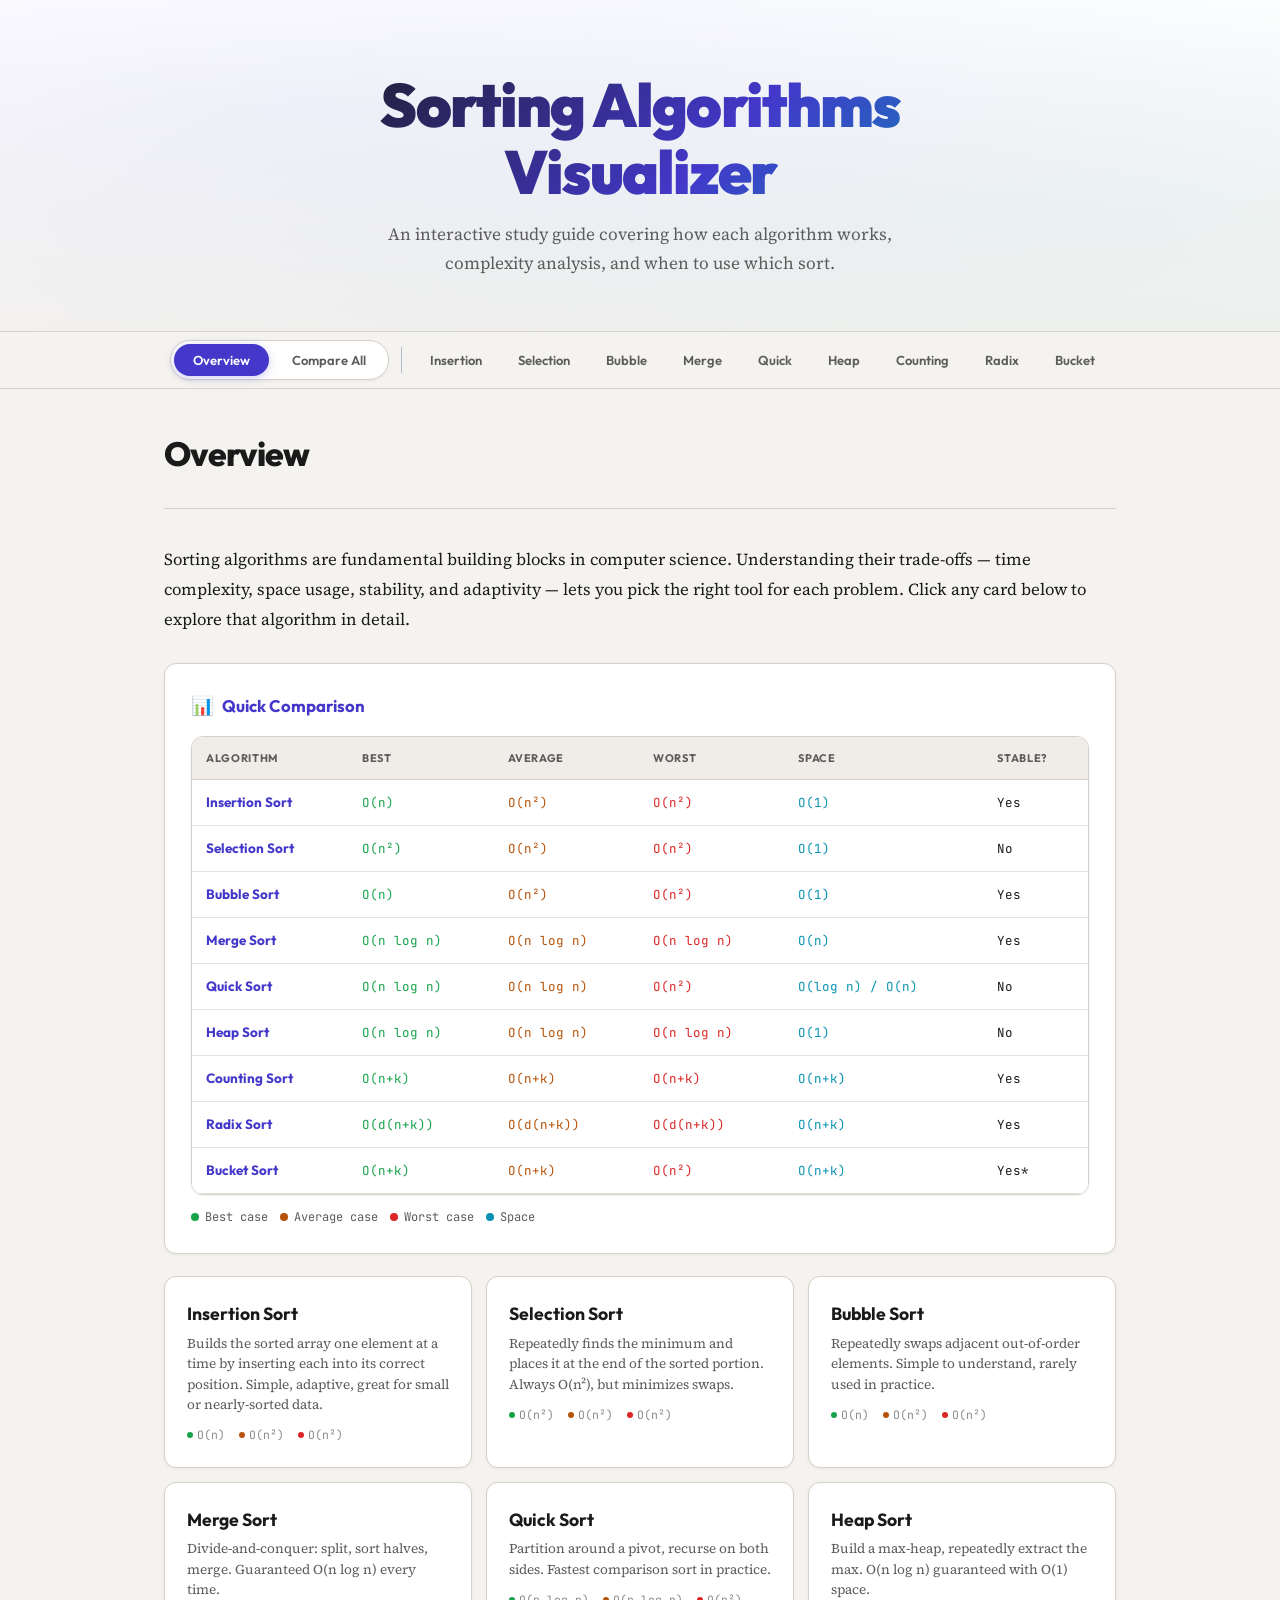
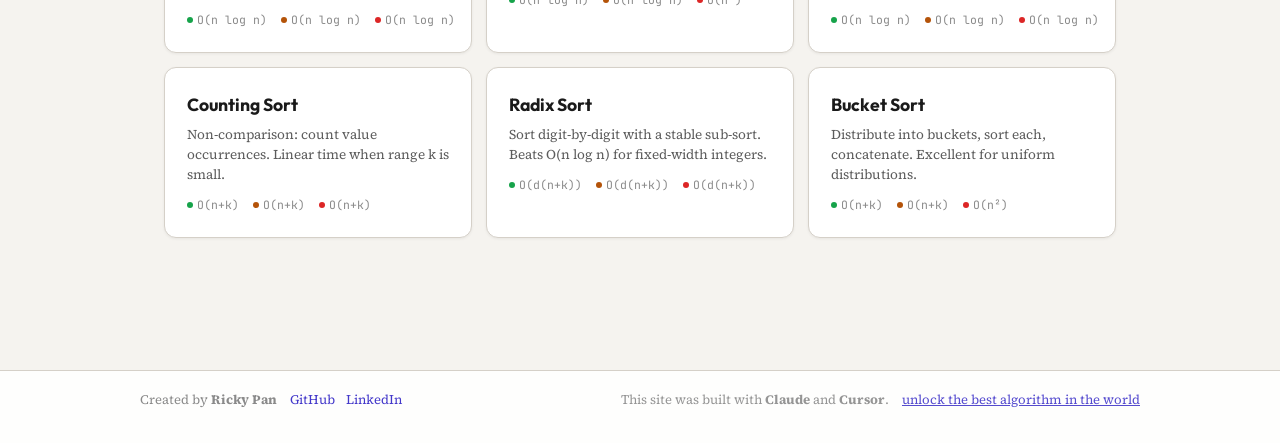
==== commit 13340ee9: "Add best/average/worst space complexity cases for quicksort - Updated comparison tables to show O(lo" ====
--- a/sorting-algorithms.html
+++ b/sorting-algorithms.html
@@ -45,7 +45,7 @@
       <tr><td class="algo-name">Selection Sort</td><td class="best-cell">O(n²)</td><td class="avg-cell">O(n²)</td><td class="worst-cell">O(n²)</td><td class="space-cell">O(1)</td><td>No</td></tr>
       <tr><td class="algo-name">Bubble Sort</td><td class="best-cell">O(n)</td><td class="avg-cell">O(n²)</td><td class="worst-cell">O(n²)</td><td class="space-cell">O(1)</td><td>Yes</td></tr>
       <tr><td class="algo-name">Merge Sort</td><td class="best-cell">O(n log n)</td><td class="avg-cell">O(n log n)</td><td class="worst-cell">O(n log n)</td><td class="space-cell">O(n)</td><td>Yes</td></tr>
-      <tr><td class="algo-name">Quick Sort</td><td class="best-cell">O(n log n)</td><td class="avg-cell">O(n log n)</td><td class="worst-cell">O(n²)</td><td class="space-cell">O(log n)</td><td>No</td></tr>
+      <tr><td class="algo-name">Quick Sort</td><td class="best-cell">O(n log n)</td><td class="avg-cell">O(n log n)</td><td class="worst-cell">O(n²)</td><td class="space-cell">O(log n) / O(n)</td><td>No</td></tr>
       <tr><td class="algo-name">Heap Sort</td><td class="best-cell">O(n log n)</td><td class="avg-cell">O(n log n)</td><td class="worst-cell">O(n log n)</td><td class="space-cell">O(1)</td><td>No</td></tr>
       <tr><td class="algo-name">Counting Sort</td><td class="best-cell">O(n+k)</td><td class="avg-cell">O(n+k)</td><td class="worst-cell">O(n+k)</td><td class="space-cell">O(n+k)</td><td>Yes</td></tr>
       <tr><td class="algo-name">Radix Sort</td><td class="best-cell">O(d(n+k))</td><td class="avg-cell">O(d(n+k))</td><td class="worst-cell">O(d(n+k))</td><td class="space-cell">O(n+k)</td><td>Yes</td></tr>
@@ -74,7 +74,7 @@
 <!-- =============== INSERTION =============== -->
 <section class="algo-section" id="sec-insertion">
   <div class="algo-header"><h2>Insertion Sort</h2><div class="algo-tags"><span class="tag tag-comparison">Comparison</span><span class="tag tag-stable">Stable</span><span class="tag tag-inplace">In-Place</span><span class="tag tag-adaptive">Adaptive</span></div></div>
-  <div class="block"><h3><span class="icon">▶️</span> Visual Demo</h3><div class="demo-controls"><button class="demo-btn" onclick="go('insertion')">Run</button><button class="demo-btn" onclick="togglePause('insertion')" id="pause-insertion">Pause</button><button class="demo-btn" onclick="reset('insertion')">Reset</button><div class="case-control"><span>Case:</span><select id="case-insertion" onchange="reset('insertion')"><option value="avg" selected>Average (random)</option><option value="best">Best (sorted)</option><option value="worst">Worst (reverse)</option></select></div><div class="speed-control"><span>Speed:</span><input type="range" min="1" max="100" value="50" id="speed-insertion"></div></div><div class="bar-chart" id="bars-insertion"></div><div class="aux-panel color-legend" id="legend-insertion" aria-label="Insertion sort color legend"><span class="legend-item"><span class="swatch unsorted"></span>Unsorted</span><span class="legend-item"><span class="swatch comparing"></span>Comparing</span><span class="legend-item"><span class="swatch swapping"></span>Writing/shift</span><span class="legend-item"><span class="swatch sorted"></span>Sorted</span></div><div class="demo-stats"><span>n = <strong id="n-insertion">40</strong></span><span>Comparisons: <strong id="comps-insertion">0</strong></span><span>Shifts: <strong id="swaps-insertion">0</strong></span><span>Inversions: <strong id="x1-insertion">–</strong></span><span class="ops-line" id="ops-insertion"></span></div><div class="concept-panel" id="concept-insertion">Press Run to watch insertion sort build the sorted prefix one key at a time.</div></div>
+  <div class="block"><h3><span class="icon">▶️</span> Visual Demo</h3><div class="demo-controls"><button class="demo-btn" onclick="go('insertion')">Run</button><button class="demo-btn" onclick="togglePause('insertion')" id="pause-insertion">Pause</button><button class="demo-btn" onclick="reset('insertion')">Reset</button><div class="case-control"><span>Case:</span><select id="case-insertion" onchange="reset('insertion')"><option value="avg" selected>Average (random)</option><option value="best">Best (sorted)</option><option value="worst">Worst (reverse)</option></select></div><div class="speed-control"><span>Speed:</span><input type="range" min="1" max="100" value="50" id="speed-insertion"></div></div><div class="bar-chart" id="bars-insertion"></div><div class="aux-panel color-legend" id="legend-insertion" aria-label="Insertion sort color legend"><span class="legend-item"><span class="swatch unsorted"></span>Unsorted</span><span class="legend-item"><span class="swatch comparing"></span>Comparing</span><span class="legend-item"><span class="swatch swapping"></span>Writing/shift</span><span class="legend-item"><span class="swatch sorted"></span>Sorted</span></div><div class="demo-stats"><span>n = <input class="n-input" id="n-insertion" type="number" inputmode="numeric" min="2" max="120" step="1" value="15" onchange="reset('insertion')" aria-label="Insertion sort element count"></span><span>Comparisons: <strong id="comps-insertion">0</strong></span><span>Shifts: <strong id="swaps-insertion">0</strong></span><span>Inversions: <strong id="x1-insertion">–</strong></span><span class="ops-line" id="ops-insertion"></span></div><div class="concept-panel" id="concept-insertion">Press Run to watch insertion sort build the sorted prefix one key at a time.</div></div>
   <div class="block"><h3><span class="icon">📐</span> Complexity Analysis</h3><div class="complexity-grid"><div class="complexity-card"><div class="label">Best Case</div><div class="value best">O(n)</div><div class="reason">Already sorted — inner loop never executes, just one comparison per element.</div></div><div class="complexity-card"><div class="label">Average Case</div><div class="value avg">O(n²)</div><div class="reason">Each element compared with half the sorted portion: Σ(i/2) ≈ n²/4.</div></div><div class="complexity-card"><div class="label">Worst Case</div><div class="value worst">O(n²)</div><div class="reason">Reverse-sorted — every element shifts all the way to position 0: Σi = n(n−1)/2.</div></div><div class="complexity-card"><div class="label">Space</div><div class="value space">O(1)</div><div class="reason">Only a temp variable for the key. Sorts in-place.</div></div></div></div>
   <div class="block"><h3><span class="icon">⚙️</span> How It Works</h3><p>Think of sorting a hand of playing cards. You pick up one card at a time and slide it into the correct position among the cards you've already sorted.</p><div class="steps-container"><div class="step"><div class="step-num">1</div><div class="step-text">Start from the second element. The first element is trivially "sorted."</div></div><div class="step"><div class="step-num">2</div><div class="step-text">Store the current element as <code>key</code>. Compare it with each element to its left.</div></div><div class="step"><div class="step-num">3</div><div class="step-text">Shift all elements larger than <code>key</code> one position right to open a gap.</div></div><div class="step"><div class="step-num">4</div><div class="step-text">Insert <code>key</code> into the gap. Move to the next unsorted element and repeat.</div></div></div></div>
   <div class="block"><h3><span class="icon">🎯</span> When To Use</h3><div class="use-cases"><div class="use-case"><span class="marker">✅</span>Small arrays (n ≤ ~50) — low overhead beats faster algorithms.</div><div class="use-case"><span class="marker">✅</span>Nearly sorted data — runs in near-linear time.</div><div class="use-case"><span class="marker">✅</span>Online sorting — can sort elements as they arrive.</div><div class="use-case"><span class="marker">✅</span>As a base case in Timsort and Introsort.</div><div class="use-case"><span class="marker">⛔</span>Large random datasets — O(n²) is impractical.</div><div class="use-case"><span class="marker">⛔</span>Adversarial data needing worst-case guarantees.</div></div><div class="insight-box"><div class="insight-label">💡 Key Insight</div><p>Runtime is proportional to the number of <strong>inversions</strong> — pairs (i,j) where i&lt;j but A[i]&gt;A[j]. O(n) inversions → O(n) time. This is why Timsort uses insertion sort for small runs.</p></div></div>
@@ -83,7 +83,7 @@
 <!-- =============== SELECTION =============== -->
 <section class="algo-section" id="sec-selection">
   <div class="algo-header"><h2>Selection Sort</h2><div class="algo-tags"><span class="tag tag-comparison">Comparison</span><span class="tag tag-unstable">Unstable</span><span class="tag tag-inplace">In-Place</span></div></div>
-  <div class="block"><h3><span class="icon">▶️</span> Visual Demo</h3><div class="demo-controls"><button class="demo-btn" onclick="go('selection')">Run</button><button class="demo-btn" onclick="togglePause('selection')" id="pause-selection">Pause</button><button class="demo-btn" onclick="reset('selection')">Reset</button><div class="speed-control"><span>Speed:</span><input type="range" min="1" max="100" value="50" id="speed-selection"></div></div><div class="bar-chart" id="bars-selection"></div><div class="aux-panel color-legend" id="legend-selection" aria-label="Selection sort color legend"><span class="legend-item"><span class="swatch unsorted"></span>Unsorted</span><span class="legend-item"><span class="swatch comparing"></span>Comparing</span><span class="legend-item"><span class="swatch swapping"></span>Swapping</span><span class="legend-item"><span class="swatch sorted"></span>Sorted</span></div><div class="demo-stats"><span>n = <strong id="n-selection">40</strong></span><span>Comparisons: <strong id="comps-selection">0</strong></span><span>Swaps: <strong id="swaps-selection">0</strong></span><span class="ops-line" id="ops-selection"></span></div><div class="concept-panel" id="concept-selection">Press Run to watch selection sort grow the sorted prefix by repeatedly selecting the minimum.</div></div>
+  <div class="block"><h3><span class="icon">▶️</span> Visual Demo</h3><div class="demo-controls"><button class="demo-btn" onclick="go('selection')">Run</button><button class="demo-btn" onclick="togglePause('selection')" id="pause-selection">Pause</button><button class="demo-btn" onclick="reset('selection')">Reset</button><div class="speed-control"><span>Speed:</span><input type="range" min="1" max="100" value="50" id="speed-selection"></div></div><div class="bar-chart" id="bars-selection"></div><div class="aux-panel color-legend" id="legend-selection" aria-label="Selection sort color legend"><span class="legend-item"><span class="swatch unsorted"></span>Unsorted</span><span class="legend-item"><span class="swatch comparing"></span>Comparing</span><span class="legend-item"><span class="swatch swapping"></span>Swapping</span><span class="legend-item"><span class="swatch sorted"></span>Sorted</span></div><div class="demo-stats"><span>n = <input class="n-input" id="n-selection" type="number" inputmode="numeric" min="2" max="120" step="1" value="15" onchange="reset('selection')" aria-label="Selection sort element count"></span><span>Comparisons: <strong id="comps-selection">0</strong></span><span>Swaps: <strong id="swaps-selection">0</strong></span><span class="ops-line" id="ops-selection"></span></div><div class="concept-panel" id="concept-selection">Press Run to watch selection sort grow the sorted prefix by repeatedly selecting the minimum.</div></div>
   <div class="block"><h3><span class="icon">📐</span> Complexity Analysis</h3><div class="complexity-grid"><div class="complexity-card"><div class="label">Best Case</div><div class="value best">O(n²)</div><div class="reason">Always scans the full unsorted portion — no early termination.</div></div><div class="complexity-card"><div class="label">Average Case</div><div class="value avg">O(n²)</div><div class="reason">Always n(n−1)/2 comparisons, regardless of input.</div></div><div class="complexity-card"><div class="label">Worst Case</div><div class="value worst">O(n²)</div><div class="reason">Same as best/average — comparison count is fixed.</div></div><div class="complexity-card"><div class="label">Space</div><div class="value space">O(1)</div><div class="reason">Only a min-index variable and a temp. Fully in-place.</div></div></div></div>
   <div class="block"><h3><span class="icon">⚙️</span> How It Works</h3><p>Repeatedly find the smallest element in the unsorted region and swap it with the first unsorted element.</p><div class="steps-container"><div class="step"><div class="step-num">1</div><div class="step-text">Scan the unsorted portion to find the minimum.</div></div><div class="step"><div class="step-num">2</div><div class="step-text">Swap the minimum with the first unsorted element.</div></div><div class="step"><div class="step-num">3</div><div class="step-text">The sorted/unsorted boundary shifts right by one.</div></div><div class="step"><div class="step-num">4</div><div class="step-text">Repeat until sorted.</div></div></div></div>
   <div class="block"><h3><span class="icon">🎯</span> When To Use</h3><div class="use-cases"><div class="use-case"><span class="marker">✅</span>When minimizing swaps is critical — at most n−1 swaps (e.g., flash memory).</div><div class="use-case"><span class="marker">✅</span>Small arrays where simplicity matters.</div><div class="use-case"><span class="marker">⛔</span>Nearly sorted data — can't adapt.</div><div class="use-case"><span class="marker">⛔</span>Large datasets — always quadratic.</div></div><div class="insight-box"><div class="insight-label">💡 Key Insight</div><p>Not adaptive — always the same comparison count. But performs at most <strong>n−1 swaps</strong>, optimal for swap count. Unstable because the long-range swap can reorder equal elements.</p></div></div>
@@ -92,7 +92,7 @@
 <!-- =============== BUBBLE =============== -->
 <section class="algo-section" id="sec-bubble">
   <div class="algo-header"><h2>Bubble Sort</h2><div class="algo-tags"><span class="tag tag-comparison">Comparison</span><span class="tag tag-stable">Stable</span><span class="tag tag-inplace">In-Place</span><span class="tag tag-adaptive">Adaptive</span></div></div>
-  <div class="block"><h3><span class="icon">▶️</span> Visual Demo</h3><div class="demo-controls"><button class="demo-btn" onclick="go('bubble')">Run</button><button class="demo-btn" onclick="togglePause('bubble')" id="pause-bubble">Pause</button><button class="demo-btn" onclick="reset('bubble')">Reset</button><div class="case-control"><span>Case:</span><select id="case-bubble" onchange="reset('bubble')"><option value="avg" selected>Average (random)</option><option value="best">Best (sorted)</option><option value="worst">Worst (reverse)</option></select></div><div class="speed-control"><span>Speed:</span><input type="range" min="1" max="100" value="50" id="speed-bubble"></div></div><div class="bar-chart" id="bars-bubble"></div><div class="aux-panel color-legend" id="legend-bubble" aria-label="Bubble sort color legend"><span class="legend-item"><span class="swatch unsorted"></span>Unsorted</span><span class="legend-item"><span class="swatch comparing"></span>Comparing</span><span class="legend-item"><span class="swatch swapping"></span>Swapping</span><span class="legend-item"><span class="swatch sorted"></span>Sorted</span></div><div class="demo-stats"><span>n = <strong id="n-bubble">40</strong></span><span>Comparisons: <strong id="comps-bubble">0</strong></span><span>Swaps: <strong id="swaps-bubble">0</strong></span><span>Passes: <strong id="x1-bubble">0</strong></span><span id="ops-bubble"></span></div><div class="concept-panel" id="concept-bubble">Press Run to watch each pass bubble the largest remaining element to the end.</div></div>
+  <div class="block"><h3><span class="icon">▶️</span> Visual Demo</h3><div class="demo-controls"><button class="demo-btn" onclick="go('bubble')">Run</button><button class="demo-btn" onclick="togglePause('bubble')" id="pause-bubble">Pause</button><button class="demo-btn" onclick="reset('bubble')">Reset</button><div class="case-control"><span>Case:</span><select id="case-bubble" onchange="reset('bubble')"><option value="avg" selected>Average (random)</option><option value="best">Best (sorted)</option><option value="worst">Worst (reverse)</option></select></div><div class="speed-control"><span>Speed:</span><input type="range" min="1" max="100" value="50" id="speed-bubble"></div></div><div class="bar-chart" id="bars-bubble"></div><div class="aux-panel color-legend" id="legend-bubble" aria-label="Bubble sort color legend"><span class="legend-item"><span class="swatch unsorted"></span>Unsorted</span><span class="legend-item"><span class="swatch comparing"></span>Comparing</span><span class="legend-item"><span class="swatch swapping"></span>Swapping</span><span class="legend-item"><span class="swatch sorted"></span>Sorted</span></div><div class="demo-stats"><span>n = <input class="n-input" id="n-bubble" type="number" inputmode="numeric" min="2" max="120" step="1" value="15" onchange="reset('bubble')" aria-label="Bubble sort element count"></span><span>Comparisons: <strong id="comps-bubble">0</strong></span><span>Swaps: <strong id="swaps-bubble">0</strong></span><span>Passes: <strong id="x1-bubble">0</strong></span><span id="ops-bubble"></span></div><div class="concept-panel" id="concept-bubble">Press Run to watch each pass bubble the largest remaining element to the end.</div></div>
   <div class="block"><h3><span class="icon">📐</span> Complexity Analysis</h3><div class="complexity-grid"><div class="complexity-card"><div class="label">Best Case</div><div class="value best">O(n)</div><div class="reason">Already sorted — one pass, 0 swaps, early termination.</div></div><div class="complexity-card"><div class="label">Average Case</div><div class="value avg">O(n²)</div><div class="reason">~n/2 passes × ~n/2 comparisons each.</div></div><div class="complexity-card"><div class="label">Worst Case</div><div class="value worst">O(n²)</div><div class="reason">Reverse-sorted: every pair swapped, n(n−1)/2 total.</div></div><div class="complexity-card"><div class="label">Space</div><div class="value space">O(1)</div><div class="reason">Only a temp for swapping. Fully in-place.</div></div></div></div>
   <div class="block"><h3><span class="icon">⚙️</span> How It Works</h3><p>Walk through the array comparing adjacent pairs, swapping if out of order. The largest unsorted element "bubbles up" each pass.</p><div class="steps-container"><div class="step"><div class="step-num">1</div><div class="step-text">Compare A[0] and A[1]. If <code>A[0] > A[1]</code>, swap.</div></div><div class="step"><div class="step-num">2</div><div class="step-text">Continue for each adjacent pair through the array.</div></div><div class="step"><div class="step-num">3</div><div class="step-text">After one pass, the largest is at the end. Shrink unsorted region.</div></div><div class="step"><div class="step-num">4</div><div class="step-text">If no swaps in a pass, stop early — array is sorted.</div></div></div></div>
   <div class="block"><h3><span class="icon">🎯</span> When To Use</h3><div class="use-cases"><div class="use-case"><span class="marker">✅</span>Detecting if data is already sorted — one O(n) pass.</div><div class="use-case"><span class="marker">✅</span>Educational purposes — easy to understand.</div><div class="use-case"><span class="marker">⛔</span>Any production use — insertion sort is strictly better.</div><div class="use-case"><span class="marker">⛔</span>Large datasets — slowest O(n²) sort due to excessive swaps.</div></div><div class="insight-box"><div class="insight-label">💡 Key Insight</div><p>Almost always inferior to insertion sort. Both are O(n) best, O(n²) worst, but insertion sort does fewer comparisons and moves on average. Bubble sort's main value is pedagogical.</p></div></div>
@@ -101,7 +101,7 @@
 <!-- =============== MERGE =============== -->
 <section class="algo-section" id="sec-merge">
   <div class="algo-header"><h2>Merge Sort</h2><div class="algo-tags"><span class="tag tag-comparison">Comparison</span><span class="tag tag-stable">Stable</span><span class="tag tag-not-inplace">Not In-Place</span></div></div>
-  <div class="block"><h3><span class="icon">▶️</span> Visual Demo</h3><div class="demo-controls"><button class="demo-btn" onclick="go('merge')">Run</button><button class="demo-btn" onclick="togglePause('merge')" id="pause-merge">Pause</button><button class="demo-btn" onclick="reset('merge')">Reset</button><div class="speed-control"><span>Speed:</span><input type="range" min="1" max="100" value="50" id="speed-merge"></div></div><div class="merge-visual-wrap"><div class="bar-chart" id="bars-merge"></div><div class="merge-subarrays-wrap" id="merge-subarrays" aria-label="Subarrays (left, right, merged) for current merge step"></div></div><div class="aux-panel color-legend" id="legend-merge" aria-label="Merge sort color legend"><span class="legend-item"><span class="swatch unsorted"></span>Unsorted</span><span class="legend-item"><span class="swatch merge-run-sorted"></span>Sorted run</span><span class="legend-item"><span class="swatch" id="legend-merge-left"></span>Left subarray</span><span class="legend-item"><span class="swatch" id="legend-merge-right"></span>Right subarray</span><span class="legend-item"><span class="swatch comparing"></span>Comparing</span><span class="legend-item"><span class="swatch swapping"></span>Writing</span><span class="legend-item"><span class="swatch sorted"></span>Fully sorted</span></div><div class="demo-stats"><span>n = <strong id="n-merge">40</strong></span><span>Comparisons: <strong id="comps-merge">0</strong></span><span>Array writes: <strong id="swaps-merge">0</strong></span><span>Max depth: <strong id="x1-merge">0</strong></span></div><div class="concept-panel" id="concept-merge">Press Run to watch merge sort recursively split the array and then merge sorted subarrays.</div><div class="aux-panel" id="merge-subarrays">Current split/merge subarrays will appear here during the run.</div></div>
+  <div class="block"><h3><span class="icon">▶️</span> Visual Demo</h3><div class="demo-controls"><button class="demo-btn" onclick="go('merge')">Run</button><button class="demo-btn" onclick="togglePause('merge')" id="pause-merge">Pause</button><button class="demo-btn" onclick="reset('merge')">Reset</button><div class="speed-control"><span>Speed:</span><input type="range" min="1" max="100" value="50" id="speed-merge"></div></div><div class="merge-visual-wrap"><div class="bar-chart" id="bars-merge"></div><div class="merge-subarrays-wrap" id="merge-subarrays" aria-label="Subarrays (left, right, merged) for current merge step"></div></div><div class="aux-panel color-legend" id="legend-merge" aria-label="Merge sort color legend"><span class="legend-item"><span class="swatch unsorted"></span>Unsorted</span><span class="legend-item"><span class="swatch merge-run-sorted"></span>Sorted run</span><span class="legend-item"><span class="swatch" id="legend-merge-left"></span>Left subarray</span><span class="legend-item"><span class="swatch" id="legend-merge-right"></span>Right subarray</span><span class="legend-item"><span class="swatch comparing"></span>Comparing</span><span class="legend-item"><span class="swatch swapping"></span>Writing</span><span class="legend-item"><span class="swatch sorted"></span>Fully sorted</span></div><div class="demo-stats"><span>n = <input class="n-input" id="n-merge" type="number" inputmode="numeric" min="2" max="160" step="1" value="15" onchange="reset('merge')" aria-label="Merge sort element count"></span><span>Comparisons: <strong id="comps-merge">0</strong></span><span>Array writes: <strong id="swaps-merge">0</strong></span><span>Max depth: <strong id="x1-merge">0</strong></span></div><div class="concept-panel" id="concept-merge">Press Run to watch merge sort recursively split the array and then merge sorted subarrays.</div><div class="aux-panel" id="merge-subarrays">Current split/merge subarrays will appear here during the run.</div></div>
   <div class="block"><h3><span class="icon">📐</span> Complexity Analysis</h3><div class="complexity-grid"><div class="complexity-card"><div class="label">Best Case</div><div class="value best">O(n log n)</div><div class="reason">Always splits and merges identically. Merge examines all n elements per level.</div></div><div class="complexity-card"><div class="label">Average Case</div><div class="value avg">O(n log n)</div><div class="reason">T(n) = 2T(n/2) + O(n). Master Theorem: Θ(n log n).</div></div><div class="complexity-card"><div class="label">Worst Case</div><div class="value worst">O(n log n)</div><div class="reason">Same recurrence regardless of input. log n levels × O(n) merge each.</div></div><div class="complexity-card"><div class="label">Space</div><div class="value space">O(n)</div><div class="reason">Auxiliary array for merge step. Plus O(log n) recursion stack.</div></div></div></div>
   <div class="block"><h3><span class="icon">⚙️</span> How It Works</h3><p>Divide-and-conquer. Split in half, sort recursively, merge the sorted halves in linear time.</p><div class="steps-container"><div class="step"><div class="step-num">1</div><div class="step-text">Base case: 0 or 1 elements → already sorted.</div></div><div class="step"><div class="step-num">2</div><div class="step-text">Split at the midpoint into two halves.</div></div><div class="step"><div class="step-num">3</div><div class="step-text">Recursively sort left and right halves.</div></div><div class="step"><div class="step-num">4</div><div class="step-text"><strong>Merge:</strong> Two pointers compare fronts of both halves, always taking the smaller.</div></div></div></div>
   <div class="block"><h3><span class="icon">🎯</span> When To Use</h3><div class="use-cases"><div class="use-case"><span class="marker">✅</span>Guaranteed O(n log n) worst case needed.</div><div class="use-case"><span class="marker">✅</span>Stability required.</div><div class="use-case"><span class="marker">✅</span>Sorting linked lists — O(1) extra space on lists.</div><div class="use-case"><span class="marker">✅</span>External sorting — merging runs from disk.</div><div class="use-case"><span class="marker">⛔</span>Memory-tight scenarios — O(n) auxiliary space.</div><div class="use-case"><span class="marker">⛔</span>Cache-sensitive work — quicksort is more cache-friendly.</div></div><div class="insight-box"><div class="insight-label">💡 Key Insight</div><p>Consistency is its strength and weakness — always ~n log n work, even on sorted data. The <strong>Master Theorem</strong> analysis T(n) = 2T(n/2) + Θ(n) → Θ(n log n) is the canonical example you've seen in class. The k-way variant (your homework!) gives the same asymptotic result.</p></div></div>
@@ -111,8 +111,8 @@
 <!-- =============== QUICK =============== -->
 <section class="algo-section" id="sec-quick">
   <div class="algo-header"><h2>Quick Sort</h2><div class="algo-tags"><span class="tag tag-comparison">Comparison</span><span class="tag tag-unstable">Unstable</span><span class="tag tag-inplace">In-Place</span></div></div>
-  <div class="block"><h3><span class="icon">▶️</span> Visual Demo</h3><div class="demo-controls"><button class="demo-btn" onclick="go('quick')">Run</button><button class="demo-btn" onclick="togglePause('quick')" id="pause-quick">Pause</button><button class="demo-btn" onclick="reset('quick')">Reset</button><div class="case-control"><span>Case:</span><select id="case-quick" onchange="reset('quick')"><option value="avg" selected>Average (randomized)</option><option value="best">Best (balanced)</option><option value="worst">Worst (degenerate)</option></select></div><div class="speed-control"><span>Speed:</span><input type="range" min="1" max="100" value="50" id="speed-quick"></div></div><div class="bar-chart" id="bars-quick"></div><div class="aux-panel color-legend" id="legend-quick" aria-label="Quick sort color legend"><span class="legend-item"><span class="swatch unsorted"></span>Unsorted</span><span class="legend-item"><span class="swatch comparing"></span>Comparing</span><span class="legend-item"><span class="swatch swapping"></span>Swapping</span><span class="legend-item"><span class="swatch pivot"></span>Pivot</span><span class="legend-item"><span class="swatch sorted"></span>Fixed (final)</span></div><div class="demo-stats"><span>n = <strong id="n-quick">40</strong></span><span>Comparisons: <strong id="comps-quick">0</strong></span><span>Swaps: <strong id="swaps-quick">0</strong></span><span>Partitions: <strong id="x1-quick">0</strong></span><span>Max depth: <strong id="x2-quick">0</strong></span></div><div class="concept-panel" id="concept-quick">Press Run to watch quicksort choose pivots, partition the array, and recurse on subarrays.</div></div>
-  <div class="block"><h3><span class="icon">📐</span> Complexity Analysis</h3><div class="complexity-grid"><div class="complexity-card"><div class="label">Best Case</div><div class="value best">O(n log n)</div><div class="reason">Pivot always in the middle → balanced partitions.</div></div><div class="complexity-card"><div class="label">Average Case</div><div class="value avg">O(n log n)</div><div class="reason">Random pivots give balanced splits in expectation.</div></div><div class="complexity-card"><div class="label">Worst Case</div><div class="value worst">O(n²)</div><div class="reason">Pivot always min/max → (0, n−1) partitions. T(n) = T(n−1) + O(n).</div></div><div class="complexity-card"><div class="label">Space</div><div class="value space">O(log n)</div><div class="reason">In-place partition, O(log n) avg stack depth. O(n) worst case.</div></div></div></div>
+  <div class="block"><h3><span class="icon">▶️</span> Visual Demo</h3><div class="demo-controls"><button class="demo-btn" onclick="go('quick')">Run</button><button class="demo-btn" onclick="togglePause('quick')" id="pause-quick">Pause</button><button class="demo-btn" onclick="reset('quick')">Reset</button><div class="case-control"><span>Case:</span><select id="case-quick" onchange="reset('quick')"><option value="avg" selected>Average (randomized)</option><option value="best">Best (balanced)</option><option value="worst">Worst (degenerate)</option></select></div><div class="speed-control"><span>Speed:</span><input type="range" min="1" max="100" value="50" id="speed-quick"></div></div><div class="bar-chart" id="bars-quick"></div><div class="aux-panel color-legend" id="legend-quick" aria-label="Quick sort color legend"><span class="legend-item"><span class="swatch unsorted"></span>Unsorted</span><span class="legend-item"><span class="swatch comparing"></span>Comparing</span><span class="legend-item"><span class="swatch swapping"></span>Swapping</span><span class="legend-item"><span class="swatch pivot"></span>Pivot</span><span class="legend-item"><span class="swatch sorted"></span>Fixed (final)</span></div><div class="demo-stats"><span>n = <input class="n-input" id="n-quick" type="number" inputmode="numeric" min="2" max="160" step="1" value="15" onchange="reset('quick')" aria-label="Quick sort element count"></span><span>Comparisons: <strong id="comps-quick">0</strong></span><span>Swaps: <strong id="swaps-quick">0</strong></span><span>Partitions: <strong id="x1-quick">0</strong></span><span>Max depth: <strong id="x2-quick">0</strong></span></div><div class="concept-panel" id="concept-quick">Press Run to watch quicksort choose pivots, partition the array, and recurse on subarrays.</div></div>
+  <div class="block"><h3><span class="icon">📐</span> Complexity Analysis</h3><div class="complexity-grid-quick"><div class="complexity-card"><div class="label">Best Case Time</div><div class="value best">O(n log n)</div><div class="reason">Pivot always in the middle → balanced partitions.</div></div><div class="complexity-card"><div class="label">Average Case Time</div><div class="value avg">O(n log n)</div><div class="reason">Random pivots give balanced splits in expectation.</div></div><div class="complexity-card"><div class="label">Worst Case Time</div><div class="value worst">O(n²)</div><div class="reason">Pivot always min/max → (0, n−1) partitions. T(n) = T(n−1) + O(n).</div></div><div class="complexity-card"><div class="label">Best Case Space</div><div class="value space">O(log n)</div><div class="reason">Balanced partitions → O(log n) recursion depth.</div></div><div class="complexity-card"><div class="label">Average Case Space</div><div class="value space">O(log n)</div><div class="reason">Random pivots give balanced splits in expectation.</div></div><div class="complexity-card"><div class="label">Worst Case Space</div><div class="value space">O(n)</div><div class="reason">Degenerate partitions → O(n) recursion depth.</div></div></div></div>
   <div class="block"><h3><span class="icon">⚙️</span> How It Works</h3><p>Choose a pivot, partition so everything ≤ pivot is left and &gt; pivot is right, then recurse on both sides.</p><div class="steps-container"><div class="step"><div class="step-num">1</div><div class="step-text">Choose a <strong>pivot</strong> (random, last element, median-of-three).</div></div><div class="step"><div class="step-num">2</div><div class="step-text"><strong>Partition:</strong> Rearrange so ≤ pivot is left, &gt; pivot is right. Pivot lands in final position.</div></div><div class="step"><div class="step-num">3</div><div class="step-text">Recurse on left sub-array.</div></div><div class="step"><div class="step-num">4</div><div class="step-text">Recurse on right sub-array.</div></div></div></div>
   <div class="block"><h3><span class="icon">🎯</span> When To Use</h3><div class="use-cases"><div class="use-case"><span class="marker">✅</span>General-purpose — fastest comparison sort in practice.</div><div class="use-case"><span class="marker">✅</span>Average case matters more than worst case.</div><div class="use-case"><span class="marker">✅</span>Memory-constrained — O(log n) vs merge sort's O(n).</div><div class="use-case"><span class="marker">✅</span>Randomized pivot makes worst case astronomically unlikely.</div><div class="use-case"><span class="marker">⛔</span>O(n²) worst case is unacceptable (safety-critical).</div><div class="use-case"><span class="marker">⛔</span>Stability required.</div></div><div class="insight-box"><div class="insight-label">💡 Key Insight</div><p><strong>Partition quality = performance.</strong> All-equal elements → (0, n−1) splits → O(n²) — exactly your homework Problem 3! <strong>Randomized quicksort</strong> gives expected O(n log n) for <em>any</em> input. Three-way partition handles duplicates by grouping equals together.</p></div></div>
 </section>
@@ -120,7 +120,7 @@
 <!-- =============== HEAP =============== -->
 <section class="algo-section" id="sec-heap">
   <div class="algo-header"><h2>Heap Sort</h2><div class="algo-tags"><span class="tag tag-comparison">Comparison</span><span class="tag tag-unstable">Unstable</span><span class="tag tag-inplace">In-Place</span></div></div>
-  <div class="block"><h3><span class="icon">▶️</span> Visual Demo</h3><div class="demo-controls"><button class="demo-btn" onclick="go('heap')">Run</button><button class="demo-btn" onclick="togglePause('heap')" id="pause-heap">Pause</button><button class="demo-btn" onclick="reset('heap')">Reset</button><div class="speed-control"><span>Speed:</span><input type="range" min="1" max="100" value="50" id="speed-heap"></div></div><div class="heap-stage" id="heap-stage"><div class="heap-array-wrap"><div class="heap-view-label">Array</div><div class="heap-array" id="heap-array" aria-label="Heap sort array"></div></div><div class="heap-tree-wrap"><div class="heap-view-label">Max-heap (binary tree)</div><div class="heap-tree" id="heap-tree" aria-label="Heap tree"></div></div></div><div class="aux-panel color-legend" id="legend-heap" aria-label="Heap sort color legend"><span class="legend-item"><span class="swatch unsorted"></span>Heap/unsorted</span><span class="legend-item"><span class="swatch comparing"></span>Comparing</span><span class="legend-item"><span class="swatch swapping"></span>Swapping</span><span class="legend-item"><span class="swatch sorted"></span>Sorted suffix</span></div><div class="demo-stats"><span>n = <strong id="n-heap">31</strong></span><span>Comparisons: <strong id="comps-heap">0</strong></span><span>Swaps: <strong id="swaps-heap">0</strong></span><span>Extractions: <strong id="x1-heap">0</strong></span></div><div class="concept-panel" id="concept-heap">Press Run to watch heap sort build a max-heap and repeatedly extract the maximum.</div></div>
+  <div class="block"><h3><span class="icon">▶️</span> Visual Demo</h3><div class="demo-controls"><button class="demo-btn" onclick="go('heap')">Run</button><button class="demo-btn" onclick="togglePause('heap')" id="pause-heap">Pause</button><button class="demo-btn" onclick="reset('heap')">Reset</button><div class="speed-control"><span>Speed:</span><input type="range" min="1" max="100" value="50" id="speed-heap"></div></div><div class="heap-stage" id="heap-stage"><div class="heap-array-wrap"><div class="heap-view-label">Array</div><div class="heap-array" id="heap-array" aria-label="Heap sort array"></div></div><div class="heap-tree-wrap"><div class="heap-view-label">Max-heap (binary tree)</div><div class="heap-tree" id="heap-tree" aria-label="Heap tree"></div></div></div><div class="aux-panel color-legend" id="legend-heap" aria-label="Heap sort color legend"><span class="legend-item"><span class="swatch unsorted"></span>Heap/unsorted</span><span class="legend-item"><span class="swatch comparing"></span>Comparing</span><span class="legend-item"><span class="swatch swapping"></span>Swapping</span><span class="legend-item"><span class="swatch sorted"></span>Sorted suffix</span></div><div class="demo-stats"><span>n = <input class="n-input" id="n-heap" type="number" inputmode="numeric" min="3" max="127" step="1" value="15" onchange="reset('heap')" aria-label="Heap sort element count"></span><span>Comparisons: <strong id="comps-heap">0</strong></span><span>Swaps: <strong id="swaps-heap">0</strong></span><span>Extractions: <strong id="x1-heap">0</strong></span></div><div class="concept-panel" id="concept-heap">Press Run to watch heap sort build a max-heap and repeatedly extract the maximum.</div></div>
   <div class="block"><h3><span class="icon">📐</span> Complexity Analysis</h3><div class="complexity-grid"><div class="complexity-card"><div class="label">Best Case</div><div class="value best">O(n log n)</div><div class="reason">Each extraction sifts O(log n). Build O(n) + n extractions dominates.</div></div><div class="complexity-card"><div class="label">Average Case</div><div class="value avg">O(n log n)</div><div class="reason">n extract-max operations × O(log n) each.</div></div><div class="complexity-card"><div class="label">Worst Case</div><div class="value worst">O(n log n)</div><div class="reason">Guaranteed — no degenerate inputs possible.</div></div><div class="complexity-card"><div class="label">Space</div><div class="value space">O(1)</div><div class="reason">Heap built within the array. Only constant extra.</div></div></div></div>
   <div class="block"><h3><span class="icon">⚙️</span> How It Works</h3><p>Heap sort uses a <strong>max-heap</strong>: a binary tree stored in the array where each parent is greater than or equal to its children (index <code>i</code> has left child <code>2i+1</code> and right child <code>2i+2</code>). The largest value always sits at the root (index 0). We first turn the array into a max-heap, then repeatedly take the root (the current maximum), swap it to the end of the unsorted region, and restore the heap by <strong>sift-down</strong> (compare the new root with its children and swap with the larger child until the heap property holds). The sorted part grows from right to left. Time is O(n log n) in all cases; space is O(1).</p><div class="steps-container"><div class="step"><div class="step-num">1</div><div class="step-text"><strong>Build max-heap:</strong> Starting from the last non-leaf node, run <strong>sift-down</strong> at each node (compare with children, swap with the larger child if needed). This takes O(n) time total.</div></div><div class="step"><div class="step-num">2</div><div class="step-text"><strong>Extract max:</strong> The root holds the maximum. Swap it with the last element of the current heap so that maximum moves into its final sorted position.</div></div><div class="step"><div class="step-num">3</div><div class="step-text"><strong>Restore heap:</strong> The heap is one element smaller. Sift-down the new root (compare with left and right children, swap with the larger if needed; repeat until the node is larger than both children or has no children).</div></div><div class="step"><div class="step-num">4</div><div class="step-text">Repeat steps 2–3 until the heap has only one element. The array is then sorted.</div></div></div></div>
   <div class="block"><h3><span class="icon">🎯</span> When To Use</h3><div class="use-cases"><div class="use-case"><span class="marker">✅</span>Need guaranteed O(n log n) AND O(1) space — unique combo.</div><div class="use-case"><span class="marker">✅</span>Introsort fallback when quicksort recurses too deep.</div><div class="use-case"><span class="marker">✅</span>Finding k largest/smallest — partial sort in O(n + k log n).</div><div class="use-case"><span class="marker">⛔</span>General sorting — quicksort is faster in practice (cache).</div><div class="use-case"><span class="marker">⛔</span>Stability needed.</div><div class="use-case"><span class="marker">⛔</span>Nearly sorted data — not adaptive.</div></div><div class="insight-box"><div class="insight-label">💡 Key Insight</div><p>Only comparison sort with <strong>O(n log n) worst case + O(1) space</strong>. But 2–3× slower than quicksort in practice due to <strong>cache misses</strong> from parent↔child jumps. Introsort uses quicksort primarily and only falls back to heapsort after O(log n) depth.</p></div></div>
@@ -129,7 +129,7 @@
 <!-- =============== COUNTING =============== -->
 <section class="algo-section" id="sec-counting">
   <div class="algo-header"><h2>Counting Sort</h2><div class="algo-tags"><span class="tag tag-noncomparison">Non-Comparison</span><span class="tag tag-stable">Stable</span><span class="tag tag-not-inplace">Not In-Place</span></div></div>
-  <div class="block"><h3><span class="icon">▶️</span> Visual Demo</h3><div class="demo-controls"><button class="demo-btn" onclick="go('counting')">Run</button><button class="demo-btn" onclick="togglePause('counting')" id="pause-counting">Pause</button><button class="demo-btn" onclick="reset('counting')">Reset</button><div class="speed-control"><span>Speed:</span><input type="range" min="1" max="100" value="50" id="speed-counting"></div></div><div class="bar-chart" id="bars-counting"></div><div class="aux-panel color-legend" id="legend-counting" aria-label="Counting sort color legend"><span class="legend-item"><span class="swatch unsorted"></span>Input</span><span class="legend-item"><span class="swatch comparing"></span>Reading</span><span class="legend-item"><span class="swatch swapping"></span>Writing</span><span class="legend-item"><span class="swatch sorted"></span>Sorted</span></div><div class="demo-stats"><span>n = <strong id="n-counting">40</strong></span><span>Range (k): <strong id="x1-counting">–</strong></span><span>Array reads: <strong id="comps-counting">0</strong></span><span>Array writes: <strong id="swaps-counting">0</strong></span></div><div class="concept-panel" id="concept-counting">Press Run to watch counting sort build a count array, compute prefix sums, and place elements into their final positions.</div><div class="aux-panel counting-aux" id="counting-aux"><div class="counting-aux-row"><div class="counting-aux-label">Count</div><div class="count-array" id="counting-count">Counts will appear here during the run.</div></div><div class="counting-aux-row"><div class="counting-aux-label">Positions</div><div class="count-array" id="counting-pos">Positions (prefix sums) will appear here during the run.</div></div></div></div>
+  <div class="block"><h3><span class="icon">▶️</span> Visual Demo</h3><div class="demo-controls"><button class="demo-btn" onclick="go('counting')">Run</button><button class="demo-btn" onclick="togglePause('counting')" id="pause-counting">Pause</button><button class="demo-btn" onclick="reset('counting')">Reset</button><div class="speed-control"><span>Speed:</span><input type="range" min="1" max="100" value="50" id="speed-counting"></div></div><div class="bar-chart" id="bars-counting"></div><div class="aux-panel color-legend" id="legend-counting" aria-label="Counting sort color legend"><span class="legend-item"><span class="swatch unsorted"></span>Input</span><span class="legend-item"><span class="swatch comparing"></span>Reading</span><span class="legend-item"><span class="swatch swapping"></span>Writing</span><span class="legend-item"><span class="swatch sorted"></span>Sorted</span></div><div class="demo-stats"><span>n = <input class="n-input" id="n-counting" type="number" inputmode="numeric" min="2" max="80" step="1" value="15" onchange="reset('counting')" aria-label="Counting sort element count"></span><span>Range (k): <strong id="x1-counting">–</strong></span><span>Array reads: <strong id="comps-counting">0</strong></span><span>Array writes: <strong id="swaps-counting">0</strong></span></div><div class="concept-panel" id="concept-counting">Press Run to watch counting sort build a count array, compute prefix sums, and place elements into their final positions.</div><div class="aux-panel counting-aux" id="counting-aux"><div class="counting-aux-row"><div class="counting-aux-label">Count</div><div class="count-array" id="counting-count">Counts will appear here during the run.</div></div><div class="counting-aux-row"><div class="counting-aux-label">Positions</div><div class="count-array" id="counting-pos">Positions (prefix sums) will appear here during the run.</div></div></div></div>
   <div class="block"><h3><span class="icon">📐</span> Complexity Analysis</h3><div class="complexity-grid"><div class="complexity-card"><div class="label">Best Case</div><div class="value best">O(n + k)</div><div class="reason">Always: count O(n), prefix O(k), place O(n). Not input-order dependent.</div></div><div class="complexity-card"><div class="label">Average Case</div><div class="value avg">O(n + k)</div><div class="reason">Same — depends only on n and k.</div></div><div class="complexity-card"><div class="label">Worst Case</div><div class="value worst">O(n + k)</div><div class="reason">If k ≤ O(n), linear. If k ≫ n, count array dominates.</div></div><div class="complexity-card"><div class="label">Space</div><div class="value space">O(n + k)</div><div class="reason">Count array (k) + output array (n).</div></div></div></div>
   <div class="block"><h3><span class="icon">⚙️</span> How It Works</h3><p>Count occurrences of each value, compute prefix sums, then place elements directly into their sorted positions.</p><div class="steps-container"><div class="step"><div class="step-num">1</div><div class="step-text">Find range <code>k = max − min + 1</code>. Create count array of size k.</div></div><div class="step"><div class="step-num">2</div><div class="step-text">Count: for each element, increment <code>count[element − min]</code>.</div></div><div class="step"><div class="step-num">3</div><div class="step-text">Prefix sums: <code>count[i] += count[i−1]</code>.</div></div><div class="step"><div class="step-num">4</div><div class="step-text">Place: scan right-to-left (for stability), place each at <code>count[val]−1</code>, decrement.</div></div></div></div>
 </section>
@@ -137,7 +137,7 @@
 <!-- =============== RADIX =============== -->
 <section class="algo-section" id="sec-radix">
   <div class="algo-header"><h2>Radix Sort</h2><div class="algo-tags"><span class="tag tag-noncomparison">Non-Comparison</span><span class="tag tag-stable">Stable</span><span class="tag tag-not-inplace">Not In-Place</span></div></div>
-  <div class="block"><h3><span class="icon">▶️</span> Visual Demo</h3><div class="demo-controls"><button class="demo-btn" onclick="go('radix')">Run</button><button class="demo-btn" onclick="togglePause('radix')" id="pause-radix">Pause</button><button class="demo-btn" onclick="reset('radix')">Reset</button><div class="speed-control"><span>Speed:</span><input type="range" min="1" max="100" value="50" id="speed-radix"></div></div><div class="radix-stage" id="radix-stage"><div class="radix-array" id="radix-array" aria-label="Radix array"></div><div class="radix-buckets" id="radix-buckets" aria-label="Radix digit buckets"></div></div><div class="aux-panel color-legend" id="legend-radix" aria-label="Radix sort color legend"><span class="legend-item"><span class="swatch unsorted"></span>In array / in bucket</span><span class="legend-item"><span class="swatch comparing"></span>Active</span><span class="legend-item"><span class="swatch swapping"></span>Collecting (writing)</span><span class="legend-item"><span class="swatch sorted"></span>Done</span></div><div class="demo-stats"><span>n = <strong id="n-radix">40</strong></span><span>Digits (d): <strong id="x1-radix">–</strong></span><span>Current pass: <strong id="x2-radix">–</strong></span><span>Array writes: <strong id="swaps-radix">0</strong></span></div><div class="concept-panel" id="concept-radix">Press Run to watch radix sort distribute elements into digit rows (0–9) for each pass.</div></div>
+  <div class="block"><h3><span class="icon">▶️</span> Visual Demo</h3><div class="demo-controls"><button class="demo-btn" onclick="go('radix')">Run</button><button class="demo-btn" onclick="togglePause('radix')" id="pause-radix">Pause</button><button class="demo-btn" onclick="reset('radix')">Reset</button><div class="speed-control"><span>Speed:</span><input type="range" min="1" max="100" value="50" id="speed-radix"></div></div><div class="radix-stage" id="radix-stage"><div class="radix-array" id="radix-array" aria-label="Radix array"></div><div class="radix-buckets" id="radix-buckets" aria-label="Radix digit buckets"></div></div><div class="aux-panel color-legend" id="legend-radix" aria-label="Radix sort color legend"><span class="legend-item"><span class="swatch unsorted"></span>In array / in bucket</span><span class="legend-item"><span class="swatch comparing"></span>Active</span><span class="legend-item"><span class="swatch swapping"></span>Collecting (writing)</span><span class="legend-item"><span class="swatch sorted"></span>Done</span></div><div class="demo-stats"><span>n = <input class="n-input" id="n-radix" type="number" inputmode="numeric" min="2" max="80" step="1" value="15" onchange="reset('radix')" aria-label="Radix sort element count"></span><span>Digits (d): <strong id="x1-radix">–</strong></span><span>Current pass: <strong id="x2-radix">–</strong></span><span>Array writes: <strong id="swaps-radix">0</strong></span></div><div class="concept-panel" id="concept-radix">Press Run to watch radix sort distribute elements into digit rows (0–9) for each pass.</div></div>
   <div class="block"><h3><span class="icon">📐</span> Complexity Analysis</h3><div class="complexity-grid"><div class="complexity-card"><div class="label">Best Case</div><div class="value best">O(d·(n+k))</div><div class="reason">d digit passes, each O(n+k). Not input-order dependent.</div></div><div class="complexity-card"><div class="label">Average Case</div><div class="value avg">O(d·(n+k))</div><div class="reason">Same. For base-10: k=10, so each pass is O(n).</div></div><div class="complexity-card"><div class="label">Worst Case</div><div class="value worst">O(d·(n+k))</div><div class="reason">For w-bit integers with radix r: d = w/log₂(r), k = r.</div></div><div class="complexity-card"><div class="label">Space</div><div class="value space">O(n + k)</div><div class="reason">Counting sort needs O(n+k). Reused across passes.</div></div></div></div>
   <div class="block"><h3><span class="icon">⚙️</span> How It Works</h3><p>Sort integers digit-by-digit from least significant to most significant, using a stable sub-sort for each digit.</p><div class="steps-container"><div class="step"><div class="step-num">1</div><div class="step-text">Find <code>d</code> = number of digits in the largest number.</div></div><div class="step"><div class="step-num">2</div><div class="step-text">For each digit position (LSD to MSD):</div></div><div class="step"><div class="step-num">3</div><div class="step-text">Run <strong>stable counting sort</strong> on the current digit (base 10: k=10).</div></div><div class="step"><div class="step-num">4</div><div class="step-text">After d passes, the array is sorted.</div></div></div></div>
   <div class="block"><h3><span class="icon">🎯</span> When To Use</h3><div class="use-cases"><div class="use-case"><span class="marker">✅</span>Fixed-width integers (32-bit, 64-bit).</div><div class="use-case"><span class="marker">✅</span>d is small — 4 passes for 32-bit base-256 → effectively O(n).</div><div class="use-case"><span class="marker">✅</span>Fixed-length strings (MSD variant).</div><div class="use-case"><span class="marker">⛔</span>Floats without special bit handling.</div><div class="use-case"><span class="marker">⛔</span>d·k large relative to n log n.</div></div><div class="insight-box"><div class="insight-label">💡 Key Insight</div><p>Sub-sort <em>must</em> be stable — if the ones-digit sort disrupts tens-digit ordering, it breaks. For 32-bit base-256: d=4, k=256, total O(4(n+256)) — <strong>linear in n</strong>, beating all comparison sorts for fixed-width integers.</p></div></div>
@@ -146,7 +146,7 @@
 <!-- =============== BUCKET =============== -->
 <section class="algo-section" id="sec-bucket">
   <div class="algo-header"><h2>Bucket Sort</h2><div class="algo-tags"><span class="tag tag-noncomparison">Non-Comparison (distribution)</span><span class="tag tag-stable">Stable*</span><span class="tag tag-not-inplace">Not In-Place</span></div></div>
-  <div class="block"><h3><span class="icon">▶️</span> Visual Demo</h3><div class="demo-controls"><button class="demo-btn" onclick="go('bucket')">Run</button><button class="demo-btn" onclick="togglePause('bucket')" id="pause-bucket">Pause</button><button class="demo-btn" onclick="reset('bucket')">Reset</button><div class="case-control"><span>Case:</span><select id="case-bucket" onchange="reset('bucket')"><option value="avg" selected>Average (random)</option><option value="best">Best (even spread)</option><option value="worst">Worst (one bucket)</option></select></div><div class="speed-control"><span>Speed:</span><input type="range" min="1" max="100" value="50" id="speed-bucket"></div></div><div class="bar-chart" id="bars-bucket"></div><div class="aux-panel color-legend" id="legend-bucket" aria-label="Bucket sort color legend"><span class="legend-item"><span class="swatch unsorted"></span>Unassigned</span><span class="legend-item"><span class="swatch bucket0"></span>Bucket A</span><span class="legend-item"><span class="swatch bucket1"></span>Bucket B</span><span class="legend-item"><span class="swatch bucket2"></span>Bucket C</span><span class="legend-item"><span class="swatch bucket3"></span>Bucket D</span><span class="legend-item"><span class="swatch bucket4"></span>Bucket E</span><span class="legend-item"><span class="swatch swapping"></span>Writing</span><span class="legend-item"><span class="swatch sorted"></span>Gathered (sorted)</span></div><div class="demo-stats"><span>n = <strong id="n-bucket">40</strong></span><span>Buckets (k): <strong id="x1-bucket">–</strong></span><span>Max bucket size: <strong id="x2-bucket">–</strong></span><span>Array writes: <strong id="swaps-bucket">0</strong></span></div><div class="concept-panel" id="concept-bucket">Press Run to watch bucket sort scatter elements into buckets, sort within each bucket, and then gather them back.</div><div class="aux-panel bucket-board" id="bucket-board">Buckets and their elements will appear here during the run.</div></div>
+  <div class="block"><h3><span class="icon">▶️</span> Visual Demo</h3><div class="demo-controls"><button class="demo-btn" onclick="go('bucket')">Run</button><button class="demo-btn" onclick="togglePause('bucket')" id="pause-bucket">Pause</button><button class="demo-btn" onclick="reset('bucket')">Reset</button><div class="case-control"><span>Case:</span><select id="case-bucket" onchange="reset('bucket')"><option value="avg" selected>Average (random)</option><option value="best">Best (even spread)</option><option value="worst">Worst (one bucket)</option></select></div><div class="speed-control"><span>Speed:</span><input type="range" min="1" max="100" value="50" id="speed-bucket"></div></div><div class="bar-chart" id="bars-bucket"></div><div class="aux-panel color-legend" id="legend-bucket" aria-label="Bucket sort color legend"><span class="legend-item"><span class="swatch unsorted"></span>Unassigned</span><span class="legend-item"><span class="swatch bucket0"></span>Bucket A</span><span class="legend-item"><span class="swatch bucket1"></span>Bucket B</span><span class="legend-item"><span class="swatch bucket2"></span>Bucket C</span><span class="legend-item"><span class="swatch bucket3"></span>Bucket D</span><span class="legend-item"><span class="swatch bucket4"></span>Bucket E</span><span class="legend-item"><span class="swatch swapping"></span>Writing</span><span class="legend-item"><span class="swatch sorted"></span>Gathered (sorted)</span></div><div class="demo-stats"><span>n = <input class="n-input" id="n-bucket" type="number" inputmode="numeric" min="2" max="120" step="1" value="15" onchange="reset('bucket')" aria-label="Bucket sort element count"></span><span>Buckets (k): <strong id="x1-bucket">–</strong></span><span>Max bucket size: <strong id="x2-bucket">–</strong></span><span>Array writes: <strong id="swaps-bucket">0</strong></span></div><div class="concept-panel" id="concept-bucket">Press Run to watch bucket sort scatter elements into buckets, sort within each bucket, and then gather them back.</div><div class="aux-panel bucket-board" id="bucket-board">Buckets and their elements will appear here during the run.</div></div>
   <div class="block"><h3><span class="icon">📐</span> Complexity Analysis</h3><div class="complexity-grid"><div class="complexity-card"><div class="label">Best Case</div><div class="value best">O(n + k)</div><div class="reason">Perfectly distributed — each bucket has ~1 element, no sorting needed.</div></div><div class="complexity-card"><div class="label">Average Case</div><div class="value avg">O(n + k)</div><div class="reason">Uniform distribution with k=Θ(n): each bucket O(1) elements. Insertion sort on O(1) is O(1).</div></div><div class="complexity-card"><div class="label">Worst Case</div><div class="value worst">O(n²)</div><div class="reason">All elements in one bucket → degenerates to insertion sort's O(n²).</div></div><div class="complexity-card"><div class="label">Space</div><div class="value space">O(n + k)</div><div class="reason">k buckets + n elements distributed across them + output.</div></div></div></div>
   <div class="block"><h3><span class="icon">⚙️</span> How It Works</h3><p>Distribute elements into "buckets" by value range, sort each bucket (typically with insertion sort), then concatenate.</p><div class="steps-container"><div class="step"><div class="step-num">1</div><div class="step-text">Create <code>k</code> empty buckets. Map each element to a bucket: <code>bucket = floor(k × value / max)</code>.</div></div><div class="step"><div class="step-num">2</div><div class="step-text"><strong>Scatter:</strong> Place each element into its assigned bucket.</div></div><div class="step"><div class="step-num">3</div><div class="step-text">Sort each bucket individually (insertion sort works well for small buckets).</div></div><div class="step"><div class="step-num">4</div><div class="step-text"><strong>Gather:</strong> Concatenate all buckets in order.</div></div></div></div>
   <div class="block"><h3><span class="icon">🎯</span> When To Use</h3><div class="use-cases"><div class="use-case"><span class="marker">✅</span>Uniformly distributed data over a known range.</div><div class="use-case"><span class="marker">✅</span>Floats in [0, 1) — the classic textbook scenario.</div><div class="use-case"><span class="marker">✅</span>k = Θ(n) buckets → expected O(n).</div><div class="use-case"><span class="marker">✅</span>External memory sorting — distributing into buckets maps to disk.</div><div class="use-case"><span class="marker">⛔</span>Skewed/clustered data — most elements in one bucket → O(n²).</div><div class="use-case"><span class="marker">⛔</span>Unknown distribution.</div><div class="use-case"><span class="marker">⛔</span>Space-limited — O(n+k) auxiliary.</div></div><div class="insight-box"><div class="insight-label">💡 Key Insight</div><p>Performance depends on <strong>distribution uniformity</strong>. With k=n buckets and uniform data, expected bucket size is O(1), giving O(n) total. The worst case (all in one bucket) degenerates to insertion sort's O(n²). *Stability depends on using a stable sub-sort — insertion sort is stable, so bucket sort with insertion sort preserves stability.</p></div></div>
@@ -169,7 +169,7 @@
     <tr><td class="algo-name">Selection</td><td class="best-cell">O(n²)</td><td class="avg-cell">O(n²)</td><td class="worst-cell">O(n²)</td><td class="space-cell">O(1)</td><td>❌</td><td>✅</td><td>❌</td><td>Comparison</td></tr>
     <tr><td class="algo-name">Bubble</td><td class="best-cell">O(n)</td><td class="avg-cell">O(n²)</td><td class="worst-cell">O(n²)</td><td class="space-cell">O(1)</td><td>✅</td><td>✅</td><td>✅</td><td>Comparison</td></tr>
     <tr><td class="algo-name">Merge</td><td class="best-cell">O(n log n)</td><td class="avg-cell">O(n log n)</td><td class="worst-cell">O(n log n)</td><td class="space-cell">O(n)</td><td>✅</td><td>❌</td><td>❌</td><td>Comparison</td></tr>
-    <tr><td class="algo-name">Quick</td><td class="best-cell">O(n log n)</td><td class="avg-cell">O(n log n)</td><td class="worst-cell">O(n²)</td><td class="space-cell">O(log n)</td><td>❌</td><td>✅</td><td>❌</td><td>Comparison</td></tr>
+    <tr><td class="algo-name">Quick</td><td class="best-cell">O(n log n)</td><td class="avg-cell">O(n log n)</td><td class="worst-cell">O(n²)</td><td class="space-cell">O(log n) / O(n)</td><td>❌</td><td>✅</td><td>❌</td><td>Comparison</td></tr>
     <tr><td class="algo-name">Heap</td><td class="best-cell">O(n log n)</td><td class="avg-cell">O(n log n)</td><td class="worst-cell">O(n log n)</td><td class="space-cell">O(1)</td><td>❌</td><td>✅</td><td>❌</td><td>Comparison</td></tr>
     <tr><td class="algo-name">Counting</td><td class="best-cell">O(n+k)</td><td class="avg-cell">O(n+k)</td><td class="worst-cell">O(n+k)</td><td class="space-cell">O(n+k)</td><td>✅</td><td>❌</td><td>❌</td><td>Integer keys</td></tr>
     <tr><td class="algo-name">Radix</td><td class="best-cell">O(d(n+k))</td><td class="avg-cell">O(d(n+k))</td><td class="worst-cell">O(d(n+k))</td><td class="space-cell">O(n+k)</td><td>✅</td><td>❌</td><td>❌</td><td>Digit-by-digit</td></tr>
--- a/sorting-algorithms.css
+++ b/sorting-algorithms.css
@@ -81,6 +81,7 @@
 .block p strong { color: var(--accent); font-weight: 600; }
 
 .complexity-grid { display: grid; grid-template-columns: repeat(4,1fr); gap: 10px; margin-top: 8px; }
+.complexity-grid-quick { display: grid; grid-template-columns: repeat(3,1fr); gap: 10px; margin-top: 8px; }
 .complexity-card { background: var(--surface2); border: 1px solid var(--border); border-radius: 10px; padding: 16px; text-align: center; transition: transform 0.2s, box-shadow 0.2s; }
 .complexity-card:hover { transform: translateY(-2px); box-shadow: var(--shadow-md); }
 .complexity-card .label { font-family: var(--font-display); font-size: 11px; font-weight: 600; text-transform: uppercase; letter-spacing: 0.08em; color: var(--text-muted); margin-bottom: 8px; }
@@ -113,15 +114,15 @@
 .case-control { display: flex; align-items: center; gap: 6px; font-family: var(--font-display); font-size: 12px; color: var(--text-dim); }
 .case-control select { font-family: var(--font-display); font-size: 12px; padding: 6px 8px; border-radius: 8px; border: 1px solid var(--border); background: var(--surface); color: var(--text); }
 
-.bar-chart { display: flex; align-items: flex-end; gap: 2px; height: 180px; background: var(--surface2); border-radius: 10px; padding: 12px 8px 26px; border: 1px solid var(--border); overflow: visible; }
-.bar { flex: 1; max-width: 28px; border-radius: 3px 3px 0 0; transition: height 0.06s, background 0.06s, transform 0.12s; background: var(--accent-light); min-width: 3px; }
+.bar-chart { display: flex; align-items: flex-end; justify-content: center; gap: 2px; height: 180px; background: var(--surface2); border-radius: 10px; padding: 12px 8px 26px; border: 1px solid var(--border); overflow: visible; }
+.bar { flex: 1; max-width: 36px; border-radius: 3px 3px 0 0; transition: height 0.06s, background 0.06s, transform 0.12s; background: var(--accent-light); min-width: 3px; display: flex; align-items: flex-end; justify-content: center; }
 /* Show numeric labels on counting sort bars and highlight the active one. */
 #bars-counting.bar-chart { padding-left: 12px; padding-right: 12px; }
-#bars-counting .bar { display: flex; align-items: flex-end; justify-content: center; max-width: 72px; }
-#bars-counting .bar-label { display: block; font-family: var(--font-mono); font-size: 11px; color: var(--text-muted); padding-top: 2px; pointer-events: none; }
-#bars-counting .bar.comparing .bar-label,
-#bars-counting .bar.swapping .bar-label { color: #dc2626; font-weight: 600; }
-#bars-counting .bar.sorted .bar-label { color: var(--text); }
+#bars-counting .bar { display: flex; align-items: flex-end; justify-content: center; }
+.bar-label { display: block; font-family: var(--font-mono); font-size: 11px; color: #ffffff; padding-bottom: 2px; pointer-events: none; text-shadow: 0 1px 1px rgba(0,0,0,0.35); }
+.bar.comparing .bar-label,
+.bar.swapping .bar-label { color: #ffffff; font-weight: 700; }
+.bar.sorted .bar-label { color: #ffffff; }
 .bar.down { transform: translateY(16px); }
 :root{
   --merge-left: #6366f1;
@@ -136,7 +137,7 @@
 .merge-subarray-row { display: flex; align-items: center; gap: 10px; }
 .merge-subarray-row .merge-row-label { font-family: var(--font-mono); font-size: 12px; color: var(--text-dim); min-width: 72px; }
 .merge-subarray-row .merge-row-bars { display: flex; align-items: flex-end; gap: 2px; height: 56px; background: var(--surface2); border-radius: 8px; padding: 6px 8px; border: 1px solid var(--border); flex: 1; }
-.merge-subarray-row .merge-row-bars .bar { flex: 1; max-width: 20px; min-width: 2px; border-radius: 2px 2px 0 0; transition: height 0.06s, background 0.06s; }
+.merge-subarray-row .merge-row-bars .bar { flex: 1; max-width: 36px; min-width: 2px; border-radius: 2px 2px 0 0; transition: height 0.06s, background 0.06s; }
 .bar.comparing { background: #eab308 !important; }
 .bar.swapping { background: #dc2626 !important; }
 .bar.sorted { background: #16a34a !important; }
@@ -224,6 +225,27 @@
 .radix-bucket-label { font-family: var(--font-display); font-size: 12px; font-weight: 800; color: var(--text-muted); text-align: center; padding-top: 2px; }
 .radix-bucket-items { display: flex; flex-wrap: wrap; gap: 8px; min-height: 34px; align-items: flex-start; }
 
+/* Heap: array on top (single line), tree below (circles + lines) */
+.heap-stage { background: var(--surface2); border-radius: 10px; padding: 12px; border: 1px solid var(--border); }
+.heap-array-wrap { margin-bottom: 16px; }
+.heap-tree-wrap { }
+.heap-view-label { font-family: var(--font-display); font-size: 11px; font-weight: 700; text-transform: uppercase; letter-spacing: 0.06em; color: var(--text-muted); margin-bottom: 8px; }
+.heap-array { display: flex; flex-wrap: nowrap; gap: 3px; padding: 8px 10px; border-radius: 10px; background: var(--surface); border: 1px solid var(--border); min-height: 44px; align-items: center; overflow-x: auto; }
+.heap-array-cell { font-family: var(--font-mono); font-size: 11px; padding: 4px 6px; border-radius: 4px; background: var(--surface2); border: 1px solid var(--border); display: flex; flex-direction: column; align-items: center; gap: 0; flex-shrink: 0; min-width: 28px; transition: background 0.1s, border-color 0.1s, box-shadow 0.1s; }
+.heap-array-cell .heap-cell-idx { font-size: 9px; color: var(--text-muted); }
+.heap-array-cell .heap-cell-val { font-weight: 700; color: var(--text); }
+.heap-array-cell.comparing { background: rgba(234,179,8,0.15); border-color: #eab308; box-shadow: 0 0 0 2px rgba(234,179,8,0.25); }
+.heap-array-cell.swapping { background: rgba(220,38,38,0.1); border-color: #dc2626; box-shadow: 0 0 0 2px rgba(220,38,38,0.2); }
+.heap-array-cell.sorted { background: rgba(22,163,74,0.12); border-color: rgba(22,163,74,0.4); }
+.heap-tree { position: relative; width: 100%; height: 320px; border-radius: 10px; background: var(--surface); border: 1px solid var(--border); overflow: visible; }
+.heap-tree svg { display: block; width: 100%; height: 100%; }
+.heap-tree .heap-edge { stroke: var(--border); stroke-width: 1.5; fill: none; }
+.heap-tree .heap-node-circle { fill: var(--surface2); stroke: var(--border); stroke-width: 1.5; transition: fill 0.1s, stroke 0.1s; }
+.heap-tree .heap-node-circle.comparing { fill: rgba(234,179,8,0.2); stroke: #eab308; }
+.heap-tree .heap-node-circle.swapping { fill: rgba(220,38,38,0.15); stroke: #dc2626; }
+.heap-tree .heap-node-circle.sorted { fill: rgba(22,163,74,0.15); stroke: rgba(22,163,74,0.5); }
+.heap-tree .heap-node-text { font-family: var(--font-mono); font-size: 11px; font-weight: 700; fill: var(--text); text-anchor: middle; dominant-baseline: central; pointer-events: none; }
+
 .comparison-table-wrapper { overflow-x: auto; margin-top: 10px; border-radius: var(--radius); border: 1px solid var(--border); box-shadow: var(--shadow-sm); }
 .comparison-table { width: 100%; border-collapse: collapse; font-size: 13.5px; min-width: 800px; }
 .comparison-table th { font-family: var(--font-display); font-weight: 700; font-size: 11px; text-transform: uppercase; letter-spacing: 0.06em; color: var(--text-dim); padding: 12px 14px; text-align: left; background: var(--surface2); border-bottom: 1px solid var(--border); white-space: nowrap; }
@@ -260,6 +282,7 @@
 
 @media (max-width: 700px) {
   .complexity-grid { grid-template-columns: 1fr 1fr; }
+  .complexity-grid-quick { grid-template-columns: 1fr 1fr; }
   .use-cases { grid-template-columns: 1fr; }
   .hero { padding: 44px 18px 36px; }
   .main { padding: 20px 14px 80px; }
@@ -267,6 +290,7 @@
 }
 @media (max-width: 480px) {
   .complexity-grid { grid-template-columns: 1fr; }
+  .complexity-grid-quick { grid-template-columns: 1fr; }
 }
 
 /* Bogo sort visual demo: wider bars (columns) like counting sort */
